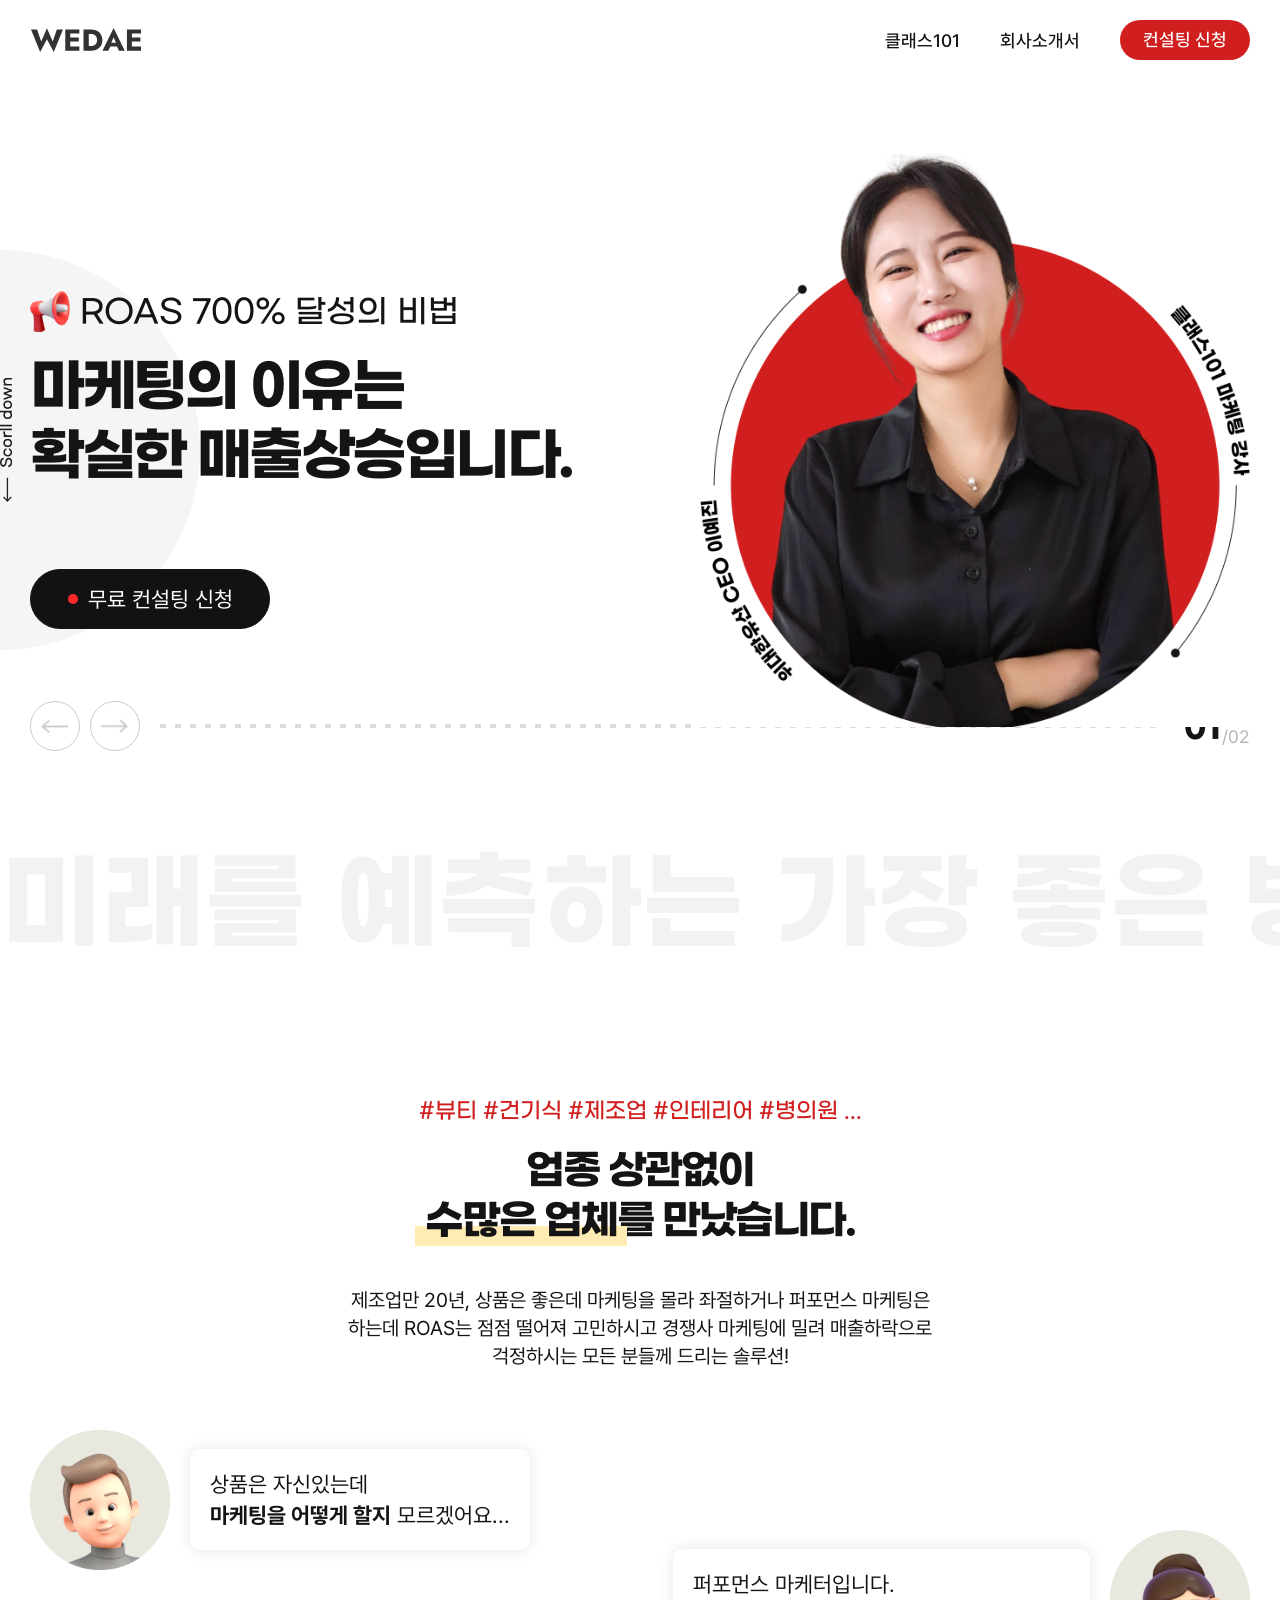
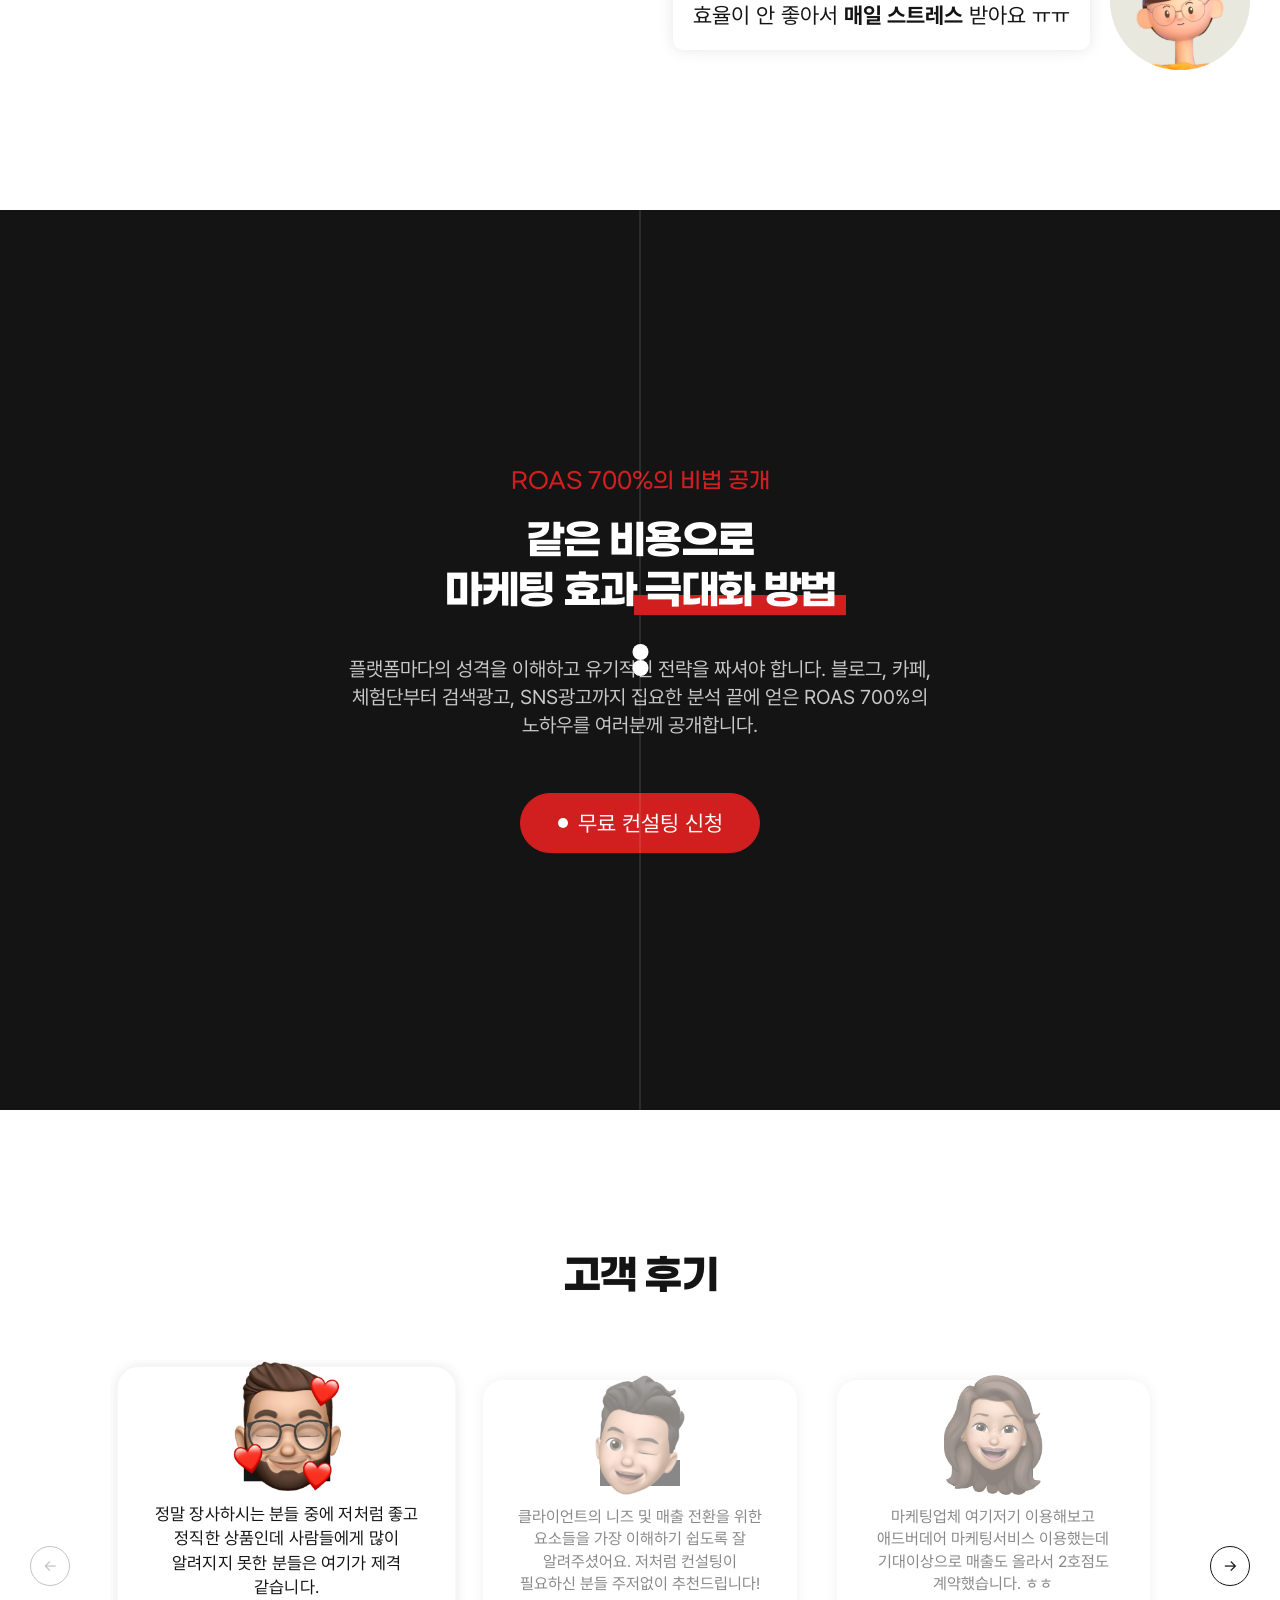
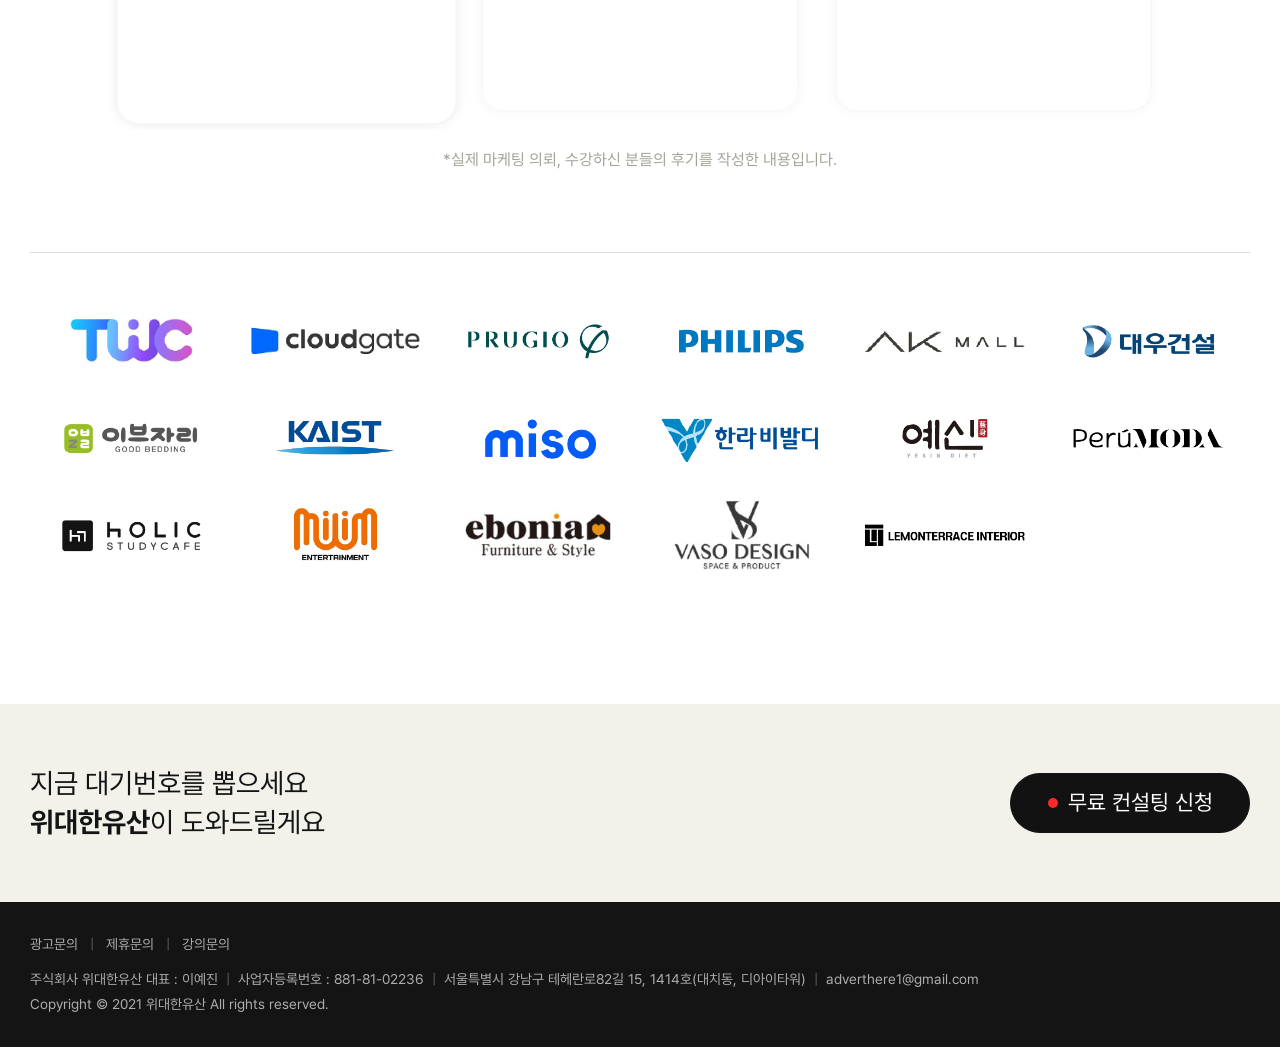
==== index.html @ 914e3171 "Publish the current main homepage as a static site The repository now contains the current main-base" ====
<!doctype html>
<html lang="ko">
<head>
  <meta charset="utf-8">
  <meta name="viewport" content="width=device-width, initial-scale=1">
  <meta name="description" content="위대한유산 - ROAS 700% 달성의 비법을 전하는 마케팅 파트너">
  <meta name="theme-color" content="#141414">
  <title>위대한유산 | 마케팅의 이유는 확실한 매출상승입니다</title>
  <link rel="icon" href="assets/images/favicon.png" type="image/png">
  <link rel="stylesheet" href="styles.css">
  <script src="script.js" defer></script>
</head>
<body>
  <a class="skip-link" href="#main-content">본문으로 바로가기</a>

  <header class="site-header" data-header>
    <div class="site-header__inner container">
      <a class="brand" href="#top" aria-label="위대한유산 홈">
        <img src="assets/images/test-logo.svg" data-logo alt="위대한유산">
      </a>

      <button class="menu-toggle" type="button" aria-expanded="false" aria-controls="site-navigation">
        <span></span><span></span><span></span><span></span>
        <span class="sr-only">메뉴 열기</span>
      </button>

      <nav class="site-nav" id="site-navigation" aria-label="주요 메뉴">
        <a href="https://class101.net/products/SZLCzfTDjW9v9QkLRdBZ" target="_blank" rel="noreferrer">클래스101</a>
        <a href="assets/docs/company-introduction.pdf" download>회사소개서</a>
        <a class="site-nav__cta" href="#contact">컨설팅 신청</a>
      </nav>
    </div>
  </header>

  <main id="main-content">
    <section class="hero" id="top" aria-labelledby="hero-title">
      <div class="hero__orb" aria-hidden="true"></div>
      <div class="hero__deco" aria-hidden="true"><img src="assets/images/main-deco.png" alt=""></div>
      <div class="container hero__inner">
        <div class="hero__copy">
          <div class="hero__slides" data-hero-slides>
            <article class="hero-slide is-active" data-slide="0">
              <div class="hero__badge"><img src="assets/images/mage-phone.png" alt=""><span>ROAS 700% 달성의 비법</span></div>
              <h1 id="hero-title">마케팅의 이유는<br>확실한 <span>매출상승</span>입니다.</h1>
            </article>
            <article class="hero-slide" data-slide="1" aria-hidden="true">
              <div class="hero__badge"><img src="assets/images/mage-phone.png" alt=""><span>온라인 마케팅 클래스</span></div>
              <h1>클래스101 오픈 기념<br><span>월 33,600원</span></h1>
            </article>
          </div>
          <a class="round-button round-button--dark" href="#contact"><i aria-hidden="true"></i>무료 컨설팅 신청</a>
        </div>

        <div class="hero__visual">
          <img src="assets/images/hero-person.png" alt="위대한유산 마케팅 컨설턴트">
        </div>

        <div class="hero__pager" aria-label="히어로 배너 슬라이드">
          <div class="hero__arrows">
            <button type="button" data-hero-prev aria-label="이전 슬라이드"><img src="assets/images/arrow-black.png" alt=""></button>
            <button type="button" data-hero-next aria-label="다음 슬라이드"><img src="assets/images/arrow-black.png" alt=""></button>
          </div>
          <div class="hero__page-line" aria-hidden="true"></div>
          <div class="hero__page-number"><strong data-hero-current>01</strong><span>/02</span></div>
        </div>
      </div>
    </section>

    <section class="slogan" aria-label="위대한유산 슬로건">
      <div class="slogan__track">미래를 예측하는 가장 좋은 방법은 미래를 창조하는 것이다&nbsp;&nbsp;&nbsp;&nbsp; 미래를 예측하는 가장 좋은 방법은 미래를 창조하는 것이다</div>
    </section>

    <section class="intro section" id="audience" aria-labelledby="audience-title">
      <div class="container">
        <div class="section-heading section-heading--center reveal">
          <p class="section-heading__point">#뷰티 #건기식 #제조업 #인테리어 #병의원 ...</p>
          <h2 id="audience-title">업종 상관없이<br><span>수많은 업체</span>를 만났습니다.</h2>
          <p class="section-heading__copy">제조업만 20년, 상품은 좋은데 마케팅을 몰라 좌절하거나 퍼포먼스 마케팅은 하는데 ROAS는 점점 떨어져 고민하시고 경쟁사 마케팅에 밀려 매출하락으로 걱정하시는 모든 분들께 드리는 솔루션!</p>
        </div>

        <div class="talk-list reveal" aria-label="고객의 고민">
          <div class="talk-item">
            <img src="assets/images/talk-01.png" alt="고민하는 고객 일러스트">
            <p>상품은 자신있는데<br><em>마케팅을 어떻게 할지</em> 모르겠어요...</p>
          </div>
          <div class="talk-item talk-item--right">
            <p>퍼포먼스 마케터입니다.<br>효율이 안 좋아서 <em>매일 스트레스</em> 받아요 ㅠㅠ</p>
            <img src="assets/images/talk-02.png" alt="고민하는 고객 일러스트">
          </div>
        </div>
      </div>
    </section>

    <section class="method section section--dark" id="method" aria-labelledby="method-title">
      <div class="method__line method__line--top" aria-hidden="true"><span></span></div>
      <div class="container method__inner">
        <div class="section-heading section-heading--center section-heading--dark reveal">
          <p class="section-heading__point">ROAS 700%의 비법 공개</p>
          <h2 id="method-title">같은 비용으로<br>마케팅 효과 <span>극대화 방법</span></h2>
          <p class="section-heading__copy">플랫폼마다의 성격을 이해하고 유기적인 전략을 짜셔야 합니다. 블로그, 카페, 체험단부터 검색광고, SNS광고까지 집요한 분석 끝에 얻은 ROAS 700%의 노하우를 여러분께 공개합니다.</p>
        </div>
        <a class="round-button round-button--red reveal" href="#contact"><i aria-hidden="true"></i>무료 컨설팅 신청</a>
      </div>
      <div class="method__line method__line--bottom" aria-hidden="true"><span></span></div>
    </section>

    <section class="clients section" id="clients" aria-labelledby="clients-title">
      <div class="container">
        <div class="section-heading section-heading--center reveal">
          <h2 id="clients-title">고객 후기</h2>
        </div>

        <div class="review-slider reveal" data-review-slider>
          <div class="review-viewport">
            <div class="review-track" data-review-track>
              <article class="review-card is-current">
                <div class="review-card__inner">
                  <div class="review-card__face"><img src="assets/images/review-01.png" alt="고객 후기 작성자"></div>
                  <strong>이**</strong>
                  <p>정말 장사하시는 분들 중에 저처럼 좋고 정직한 상품인데 사람들에게 많이 알려지지 못한 분들은 여기가 제격 같습니다.</p>
                </div>
              </article>
              <article class="review-card">
                <div class="review-card__inner">
                  <div class="review-card__face"><img src="assets/images/review-02.png" alt="고객 후기 작성자"></div>
                  <strong>우**</strong>
                  <p>클라이언트의 니즈 및 매출 전환을 위한 요소들을 가장 이해하기 쉽도록 잘 알려주셨어요. 저처럼 컨설팅이 필요하신 분들 주저없이 추천드립니다!</p>
                </div>
              </article>
              <article class="review-card">
                <div class="review-card__inner">
                  <div class="review-card__face"><img src="assets/images/review-03.png" alt="고객 후기 작성자"></div>
                  <strong>김**</strong>
                  <p>마케팅업체 여기저기 이용해보고 애드버데어 마케팅서비스 이용했는데 기대이상으로 매출도 올라서 2호점도 계약했습니다. ㅎㅎ</p>
                </div>
              </article>
              <article class="review-card">
                <div class="review-card__inner">
                  <div class="review-card__face"><img src="assets/images/review-04.png" alt="고객 후기 작성자"></div>
                  <strong>박**</strong>
                  <p>저비용 고효율로 끝까지 일정 공유해주시고 책임감 있는 모습 감사합니다! 계속 이용할게요!</p>
                </div>
              </article>
              <article class="review-card">
                <div class="review-card__inner">
                  <div class="review-card__face"><img src="assets/images/review-05.png" alt="고객 후기 작성자"></div>
                  <strong>박**</strong>
                  <p>엄청 빠르고 신속하게 잘 응대해주셔서 감사합니다. 앞으로 탄탄한 인연이 될 기회가 된 것 같습니다.</p>
                </div>
              </article>
            </div>
          </div>
          <button class="slider-arrow slider-arrow--prev" type="button" data-review-prev aria-label="이전 후기">←</button>
          <button class="slider-arrow slider-arrow--next" type="button" data-review-next aria-label="다음 후기">→</button>
          <p class="review-note">*실제 마케팅 의뢰, 수강하신 분들의 후기를 작성한 내용입니다.</p>
        </div>

        <div class="coop-grid reveal" aria-label="협력사 로고">
          <img src="assets/images/coop-twc.png" alt="TWC">
          <img src="assets/images/coop-cloudgate.png" alt="Cloudgate">
          <img src="assets/images/coop-prugio.png" alt="푸르지오">
          <img src="assets/images/coop-philips.png" alt="Philips">
          <img src="assets/images/coop-akmall.png" alt="AK mall">
          <img src="assets/images/coop-deawoo.png" alt="대우건설">
          <img src="assets/images/coop-eve.png" alt="EVE">
          <img src="assets/images/coop-kaist.png" alt="KAIST">
          <img src="assets/images/coop-miso.png" alt="미소">
          <img src="assets/images/coop-hanla.png" alt="한라">
          <img src="assets/images/coop-yesin.png" alt="예신">
          <img src="assets/images/coop-perumoda.png" alt="Perumoda">
          <img src="assets/images/coop-holic.png" alt="Holic">
          <img src="assets/images/coop-milim.png" alt="밀림">
          <img src="assets/images/coop-ebonia.png" alt="Ebonia">
          <img src="assets/images/coop-vaso.png" alt="Vaso">
          <img src="assets/images/coop-lemon.png" alt="Lemon">
        </div>
      </div>
    </section>

    <section class="contact-cta" id="contact" aria-labelledby="contact-title">
      <div class="container contact-cta__inner">
        <p id="contact-title">지금 대기번호를 뽑으세요<br><em>위대한유산</em>이 도와드릴게요</p>
        <a class="round-button round-button--dark" href="mailto:adverthere1@gmail.com?subject=%5B%EC%9C%84%EB%8C%80%ED%95%9C%EC%9C%A0%EC%82%B0%5D%20%EB%AC%B4%EB%A3%8C%20%EC%BB%A8%EC%84%A4%ED%8C%85%20%EC%8B%A0%EC%B2%AD"><i aria-hidden="true"></i>무료 컨설팅 신청</a>
      </div>
    </section>
  </main>

  <button class="scroll-top" type="button" data-scroll-top aria-label="맨 위로 이동"><img src="assets/images/arrow-white.png" alt=""></button>

  <footer class="site-footer">
    <div class="container">
      <div class="site-footer__links"><a href="#contact">광고문의</a><span>|</span><a href="#contact">제휴문의</a><span>|</span><a href="#contact">강의문의</a></div>
      <p>주식회사 위대한유산 대표 : 이예진 <span>|</span> 사업자등록번호 : 881-81-02236 <span>|</span> 서울특별시 강남구 테헤란로82길 15, 1414호(대치동, 디아이타워) <span>|</span> <a href="mailto:adverthere1@gmail.com">adverthere1@gmail.com</a></p>
      <p>Copyright © 2021 위대한유산 All rights reserved.</p>
    </div>
  </footer>
</body>
</html>
---- styles.css ----
@charset "UTF-8";

@font-face { font-family: "Gmarket Sans"; src: url("assets/fonts/gmarket-light.otf") format("opentype"); font-weight: 300; font-display: swap; }
@font-face { font-family: "Gmarket Sans"; src: url("assets/fonts/gmarket-medium.otf") format("opentype"); font-weight: 500; font-display: swap; }
@font-face { font-family: "Gmarket Sans"; src: url("assets/fonts/gmarket-bold.otf") format("opentype"); font-weight: 700; font-display: swap; }
@font-face { font-family: "Pretendard"; src: url("assets/fonts/pretendard-regular.otf") format("opentype"); font-weight: 400; font-display: swap; }
@font-face { font-family: "Pretendard"; src: url("assets/fonts/pretendard-medium.otf") format("opentype"); font-weight: 500; font-display: swap; }
@font-face { font-family: "Pretendard"; src: url("assets/fonts/pretendard-bold.otf") format("opentype"); font-weight: 700; font-display: swap; }

:root { --ink: #141414; --red: #d11f1f; --light-red: #ff2828; --ivory: #f2f2eb; --line: #dcdcdc; --muted: #a2a298; --max-width: 1400px; }
* { box-sizing: border-box; }
html { scroll-behavior: smooth; }
body { margin: 0; overflow-x: hidden; color: var(--ink); background: #fff; font-family: "Pretendard", sans-serif; font-size: 16px; line-height: 1.5; -webkit-font-smoothing: antialiased; }
body.menu-open { overflow: hidden; }
a { color: inherit; text-decoration: none; }
button { color: inherit; font: inherit; }
img { display: block; max-width: 100%; }
.container { width: min(var(--max-width), calc(100% - 60px)); margin: 0 auto; }
.sr-only { position: absolute; width: 1px; height: 1px; padding: 0; margin: -1px; overflow: hidden; clip: rect(0, 0, 0, 0); white-space: nowrap; border: 0; }
.skip-link { position: fixed; top: 12px; left: 12px; z-index: 20; padding: 8px 14px; color: #fff; background: var(--ink); transform: translateY(-150%); transition: transform .2s; }
.skip-link:focus { transform: translateY(0); }
.reveal { opacity: 0; transform: translateY(55px); transition: opacity .7s ease, transform .7s ease; }
.reveal.is-visible { opacity: 1; transform: none; }

.site-header { position: fixed; z-index: 10; top: 0; left: 0; width: 100%; height: 80px; background: #fff; transition: background-color .25s, color .25s; }
.site-header.is-dark { color: #fff; background: var(--ink); }
.site-header__inner { display: flex; align-items: center; justify-content: space-between; height: 100%; }
.brand { display: flex; align-items: center; height: 28px; }
.brand img { width: 112px; height: 24px; object-fit: contain; }
.site-nav { display: flex; align-items: center; gap: 40px; font-size: 18px; font-weight: 500; }
.site-nav a { transition: color .2s, background-color .2s; }
.site-nav a:hover, .site-nav a:focus-visible { color: var(--red); }
.site-nav__cta { width: 130px; color: #fff !important; text-align: center; line-height: 40px; border-radius: 999px; background: var(--red); }
.menu-toggle { display: none; position: relative; z-index: 12; width: 28px; height: 24px; padding: 0; border: 0; background: transparent; cursor: pointer; }
.menu-toggle > span:not(.sr-only) { position: absolute; left: 0; width: 28px; height: 3px; border-radius: 999px; background: currentColor; transition: transform .25s, opacity .25s; }
.menu-toggle > span:nth-child(1) { top: 0; width: 20px; }
.menu-toggle > span:nth-child(2) { top: 7px; }
.menu-toggle > span:nth-child(3) { top: 14px; }
.menu-toggle > span:nth-child(4) { top: 21px; right: 0; left: auto; width: 20px; }
.menu-toggle[aria-expanded="true"] > span:nth-child(1), .menu-toggle[aria-expanded="true"] > span:nth-child(4) { opacity: 0; }
.menu-toggle[aria-expanded="true"] > span:nth-child(2) { transform: translateY(3px) rotate(45deg); }
.menu-toggle[aria-expanded="true"] > span:nth-child(3) { transform: translateY(-4px) rotate(-45deg); }

.hero { position: relative; overflow: hidden; padding-top: 80px; }
.hero__inner { position: relative; display: grid; grid-template-columns: minmax(0, 1fr) minmax(360px, 550px); align-items: center; min-height: 720px; }
.hero__copy { position: relative; z-index: 2; padding: 80px 0 40px; }
.hero__slides { width: min(650px, 100%); overflow: hidden; }
.hero-slide { display: none; animation: slide-in .45s ease both; }
.hero-slide.is-active { display: block; }
.hero__badge { display: flex; align-items: center; gap: 10px; margin-bottom: 20px; font: 500 32px/1.2 "Gmarket Sans", sans-serif; }
.hero__badge img { width: 40px; }
.hero h1 { margin: 0; font: 700 clamp(40px, 4.45vw, 62px)/1.2 "Gmarket Sans", sans-serif; letter-spacing: -.06em; }
.hero h1 span { position: relative; display: inline-block; }
.hero h1 span::after { content: ""; position: absolute; right: 0; bottom: -13px; left: 0; height: 4px; background: var(--red); border-radius: 4px; animation: underline 3s infinite; }
.round-button { display: flex; align-items: center; justify-content: center; width: 240px; height: 60px; gap: 10px; border: 1px solid var(--ink); border-radius: 999px; font-size: 22px; transition: color .2s, background-color .2s, transform .2s; }
.round-button:hover, .round-button:focus-visible { transform: translateY(-2px); }
.round-button i { width: 10px; height: 10px; border-radius: 50%; background: var(--light-red); }
.round-button--dark { margin-top: 80px; color: #fff; background: #121212; }
.round-button--dark:hover, .round-button--dark:focus-visible { color: #fff; background: var(--red); }
.round-button--red { color: #fff; border-color: var(--red); background: var(--red); }
.round-button--red i { background: #fff; }
.hero__visual { position: relative; z-index: 1; width: min(100%, 550px); justify-self: end; }
.hero__visual img { width: 100%; }
.hero__orb { position: absolute; top: 250px; left: -200px; width: 400px; height: 400px; border-radius: 50%; background: #f5f5f5; }
.hero__deco { position: absolute; top: 80px; left: 0; display: flex; align-items: center; height: calc(100% - 80px); }
.hero__deco img { width: 12px; }
.hero__pager { position: absolute; right: 0; bottom: 44px; left: 0; display: flex; align-items: center; height: 60px; }
.hero__arrows { display: flex; align-items: center; gap: 10px; margin-right: 20px; }
.hero__arrows button { display: grid; width: 50px; height: 50px; padding: 5px; place-items: center; border: 1px solid var(--ink); border-radius: 50%; background: #fff; opacity: .22; cursor: pointer; transition: opacity .2s, background .2s; }
.hero__arrows button:hover, .hero__arrows button:focus-visible { opacity: 1; }
.hero__arrows button:first-child img { transform: rotate(-90deg); }
.hero__arrows button:last-child img { transform: rotate(90deg); }
.hero__arrows img { width: 35%; }
.hero__page-line { flex: 1; height: 4px; background: repeating-linear-gradient(90deg, var(--line) 0 6px, transparent 6px 15px); }
.hero__page-number { position: relative; margin-left: 20px; padding-right: 28px; }
.hero__page-number strong { font: 600 32px/1 "Gmarket Sans", sans-serif; }
.hero__page-number span { position: absolute; right: 0; bottom: -7px; color: #b4b4b4; font-size: 18px; }
@keyframes slide-in { from { opacity: 0; transform: translateX(20px); } to { opacity: 1; transform: none; } }
@keyframes underline { 0%, 100% { transform: scaleX(.25); transform-origin: right; } 35%, 70% { transform: scaleX(1); transform-origin: left; } }

.slogan { overflow: hidden; margin-top: 50px; color: #f2f2f2; white-space: nowrap; }
.slogan__track { width: max-content; font: 700 clamp(58px, 8.3vw, 120px)/1 "Gmarket Sans", sans-serif; animation: marquee 30s linear infinite; }
@keyframes marquee { to { transform: translateX(-50%); } }
.section { padding: 140px 0; }
.section-heading--center { text-align: center; }
.section-heading__point { margin: 0 0 20px; color: var(--red); font: 500 22px/1.3 "Gmarket Sans", sans-serif; }
.section-heading h2 { margin: 0; font: 700 clamp(32px, 3.15vw, 44px)/1.25 "Gmarket Sans", sans-serif; letter-spacing: -.06em; }
.section-heading h2 span { position: relative; display: inline-block; z-index: 0; }
.section-heading h2 span::after { content: ""; position: absolute; z-index: -1; right: -10px; bottom: 0; left: -10px; height: 20px; background: #ffebb4; }
.section-heading__copy { max-width: 600px; margin: 40px auto 0; font-size: 20px; line-height: 1.4; word-break: keep-all; }
.talk-list { margin-top: 60px; }
.talk-item { display: flex; align-items: center; }
.talk-item + .talk-item { justify-content: flex-end; margin-top: -40px; }
.talk-item img { width: 140px; }
.talk-item:first-child img { margin-right: 20px; }
.talk-item:last-child img { margin-left: 20px; }
.talk-item p { margin: 0; padding: 20px; border-radius: 10px; box-shadow: 0 0 15px rgba(0, 0, 0, .1); font-size: 22px; font-weight: 400; line-height: 1.4; }
.talk-item em { font-style: normal; font-weight: 700; }

.section--dark { position: relative; overflow: hidden; color: #fff; background: var(--ink); }
.method { min-height: 900px; padding: 0; }
.method__inner { display: flex; flex-direction: column; align-items: center; justify-content: center; min-height: 900px; }
.section-heading--dark h2 { color: #fff; }
.section-heading--dark h2 span::after { background: var(--red); }
.section-heading--dark .section-heading__copy { color: #c8c8c8; font-weight: 300; }
.method__line { position: absolute; left: 50%; width: 1px; height: 50vh; background: rgba(255, 255, 255, .2); transform: translateX(-50%); }
.method__line span { position: absolute; bottom: 0; left: 50%; width: 16px; height: 16px; border-radius: 50%; background: #fff; transform: translateX(-50%); }
.method__line--top { top: 0; }
.method__line--bottom { bottom: 0; }
.method__line--bottom span { top: 0; bottom: auto; }
.method .round-button { margin-top: 54px; }

.clients { padding-bottom: 100px; }
.review-slider { position: relative; margin-top: 60px; padding: 0 80px; }
.review-viewport { overflow: hidden; }
.review-track { display: flex; align-items: stretch; transition: transform .45s ease; }
.review-card { flex: 0 0 33.333%; padding: 20px; opacity: .5; transition: opacity .35s, transform .35s; }
.review-card.is-current { opacity: 1; transform: scale(1.08); }
.review-card__inner { position: relative; min-height: 330px; padding: 80px 30px 30px; border-radius: 20px; box-shadow: 0 0 12px rgba(0, 0, 0, .1); text-align: center; }
.review-card__face { position: absolute; top: -5px; right: 0; left: 0; text-align: center; }
.review-card__face img { width: 120px; margin: 0 auto; }
.review-card strong { display: inline-block; width: 80px; height: 26px; color: #fff; background: var(--ink); font-size: 18px; font-weight: 600; line-height: 26px; }
.review-card p { margin: 20px 0 0; font-size: 16px; line-height: 1.4; word-break: keep-all; }
.slider-arrow { position: absolute; top: 50%; width: 40px; height: 40px; border: 1px solid var(--ink); border-radius: 50%; background: #fff; cursor: pointer; transform: translateY(-50%); }
.slider-arrow:hover, .slider-arrow:focus-visible { color: #fff; background: var(--ink); }
.slider-arrow:disabled { cursor: default; opacity: .25; }
.slider-arrow--prev { left: 0; }
.slider-arrow--next { right: 0; }
.review-note { margin: 18px 0 0; color: var(--muted); font-size: 16px; font-weight: 300; text-align: center; }
.coop-grid { display: grid; grid-template-columns: repeat(6, 1fr); margin-top: 80px; padding-top: 40px; border-top: 1px solid var(--line); }
.coop-grid img { width: 100%; padding: 10px; object-fit: contain; }

.contact-cta { margin-top: 20px; background: var(--ivory); }
.contact-cta__inner { display: flex; align-items: center; justify-content: space-between; gap: 30px; padding: 60px 0; }
.contact-cta p { margin: 0; font: 300 28px/1.4 "Pretendard", sans-serif; }
.contact-cta em { font-style: normal; font-weight: 700; }
.contact-cta .round-button { margin: 0; }
.scroll-top { position: fixed; right: 30px; bottom: 30px; z-index: 4; display: grid; width: 50px; height: 50px; padding: 0; place-items: center; border: 1px solid #fff; background: var(--ink); cursor: pointer; opacity: 0; pointer-events: none; transition: opacity .2s; }
.scroll-top.is-visible { opacity: 1; pointer-events: auto; }
.scroll-top img { width: 12px; }
.site-footer { padding: 30px 0; color: #adadad; background: #141414; font-size: 14px; font-weight: 300; line-height: 1.8; }
.site-footer p { margin: 0; }
.site-footer__links { display: flex; gap: 8px; margin-bottom: 10px; }
.site-footer a:hover, .site-footer a:focus-visible { color: #fff; }
.site-footer span { margin: 0 4px; color: #5e5e5e; }

@media (max-width: 1199px) {
  .hero__inner { grid-template-columns: minmax(0, 1fr) 450px; }
  .hero__badge { font-size: 28px; }
  .hero h1 { font-size: 48px; }
  .hero__deco, .hero__orb { display: none; }
  .review-card.is-current { transform: scale(1); }
}

@media (max-width: 1023px) {
  .container { width: min(var(--max-width), calc(100% - 48px)); }
  .site-header { height: 72px; }
  .menu-toggle { display: block; }
  .site-nav { position: fixed; top: 0; left: 0; display: flex; flex-direction: column; align-items: center; justify-content: center; gap: 0; width: 100%; height: 100vh; padding: 30px 5%; background: #fff; transform: translateY(-100%); transition: transform .3s; }
  .site-header.is-dark .site-nav { color: var(--ink); background: #fff; }
  .site-nav.is-open { transform: none; }
  .site-nav a { width: auto; padding: 15px; font: 700 44px/1.35 "Gmarket Sans", sans-serif; }
  .site-nav__cta { width: 260px !important; margin-top: 10px; padding: 0 !important; color: #fff !important; font: 500 22px/70px "Pretendard", sans-serif !important; }
  .hero__inner { grid-template-columns: 1fr; align-content: center; min-height: 780px; }
  .hero__copy { padding-top: 40px; }
  .hero__visual { width: min(420px, 62vw); margin: -100px 0 0 auto; }
  .hero__pager { bottom: 20px; }
  .section-heading__copy { font-size: 16px; }
  .talk-item p { max-width: 50%; font-size: 18px; }
  .talk-item + .talk-item { margin-top: 20px; }
  .coop-grid { grid-template-columns: repeat(4, 1fr); }
  .contact-cta p { font-size: 20px; }
}

@media (max-width: 767px) {
  .container { width: calc(100% - 40px); }
  .site-header { height: 60px; }
  .brand img { width: 100px; height: 22px; }
  .site-nav { top: 0; }
  .site-nav a { font-size: 32px; }
  .site-nav__cta { width: 180px !important; font-size: 16px !important; line-height: 58px !important; }
  .hero { padding-top: 60px; }
  .hero__inner { min-height: 620px; align-content: end; }
  .hero__copy { padding: 40px 0 0; }
  .hero__badge { gap: 6px; margin-bottom: 10px; font-size: 20px; }
  .hero__badge img { width: 24px; }
  .hero h1 { font-size: 36px; }
  .hero h1 span::after { bottom: -6px; height: 2px; }
  .hero__visual { width: 70vw; margin: 0 0 0 auto; }
  .round-button { width: 220px; height: 52px; font-size: 18px; }
  .round-button--dark { margin-top: 30px; }
  .hero__pager { bottom: 0; }
  .hero__arrows button { width: 40px; height: 40px; }
  .hero__page-number strong { font-size: 28px; }
  .hero__page-number span { font-size: 14px; }
  .slogan { margin-top: 30px; }
  .slogan__track { font-size: 40px; }
  .section { padding: 90px 0; }
  .section-heading__point { margin-bottom: 15px; font-size: 15px; }
  .section-heading h2 { font-size: 26px; }
  .section-heading h2 span::after { right: -5px; left: -5px; height: 12px; }
  .section-heading__copy { margin-top: 30px; font-size: 13px; }
  .talk-list { margin-top: 40px; }
  .talk-item img { width: 60px; }
  .talk-item:first-child img { margin-right: 10px; }
  .talk-item:last-child img { margin-left: 10px; }
  .talk-item p { max-width: calc(100% - 70px); padding: 15px; font-size: 13px; overflow-wrap: anywhere; }
  .method, .method__inner { min-height: 700px; }
  .method__inner { width: calc(100% - 40px); }
  .method__line { height: 32vh; }
  .method__line span { width: 10px; height: 10px; }
  .method .round-button { margin-top: 35px; }
  .review-slider { margin-top: 40px; padding: 0 50px; }
  .review-card { flex-basis: 100%; padding: 10px; }
  .review-card__inner { min-height: 280px; padding: 70px 20px 20px; }
  .review-card__face img { width: 100px; }
  .review-card strong { width: 60px; height: 22px; font-size: 14px; line-height: 22px; }
  .review-card p { font-size: 13px; }
  .review-note { font-size: 13px; line-height: 1.3; }
  .coop-grid { grid-template-columns: repeat(3, 1fr); margin-top: 50px; padding-top: 30px; }
  .coop-grid img { padding: 6px; }
  .contact-cta__inner { flex-wrap: wrap; justify-content: center; padding: 45px 0; }
  .contact-cta p { width: 100%; font-size: 18px; text-align: center; }
  .contact-cta .round-button { width: 200px; }
  .scroll-top { right: 20px; bottom: 20px; width: 42px; height: 42px; }
  .site-footer { font-size: 12px; line-height: 1.5; }
  .site-footer p { word-break: keep-all; overflow-wrap: anywhere; }
}

@media (prefers-reduced-motion: reduce) {
  *, *::before, *::after { scroll-behavior: auto !important; animation-duration: .01ms !important; animation-iteration-count: 1 !important; transition-duration: .01ms !important; }
}
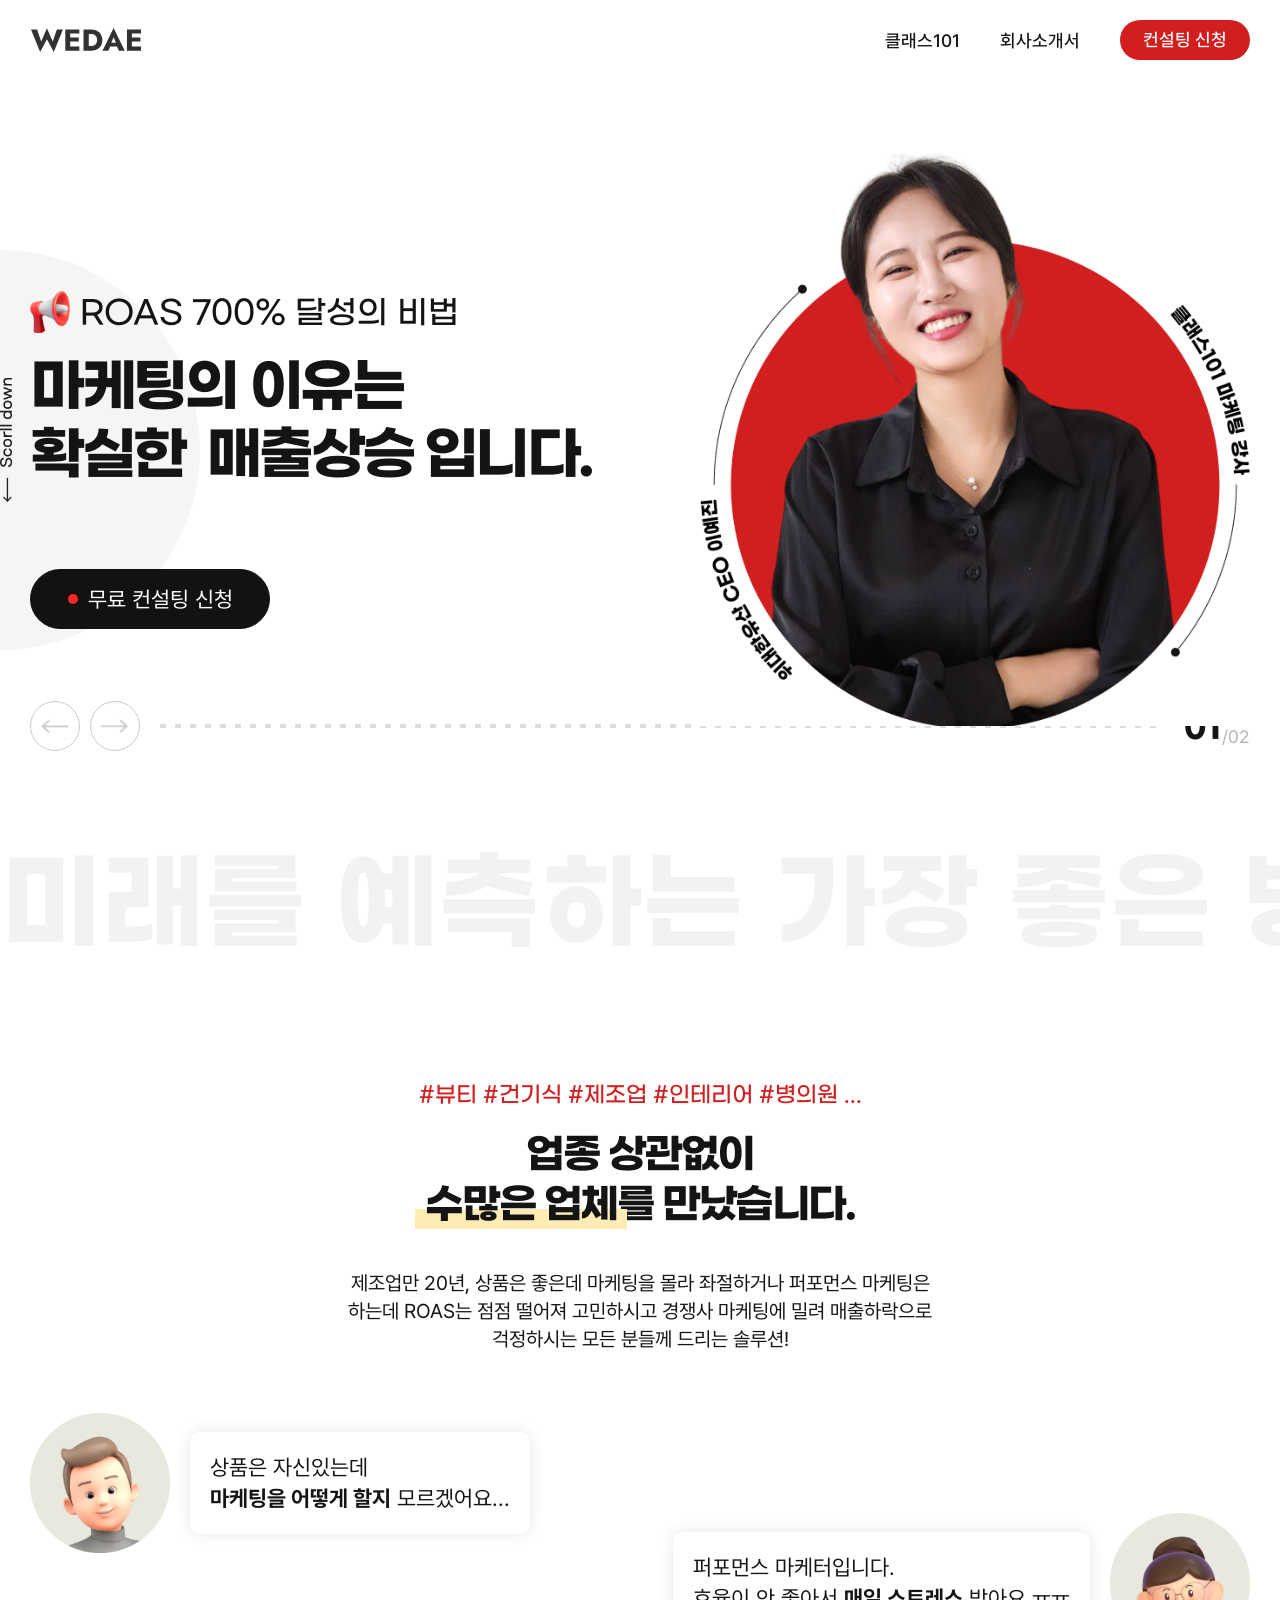
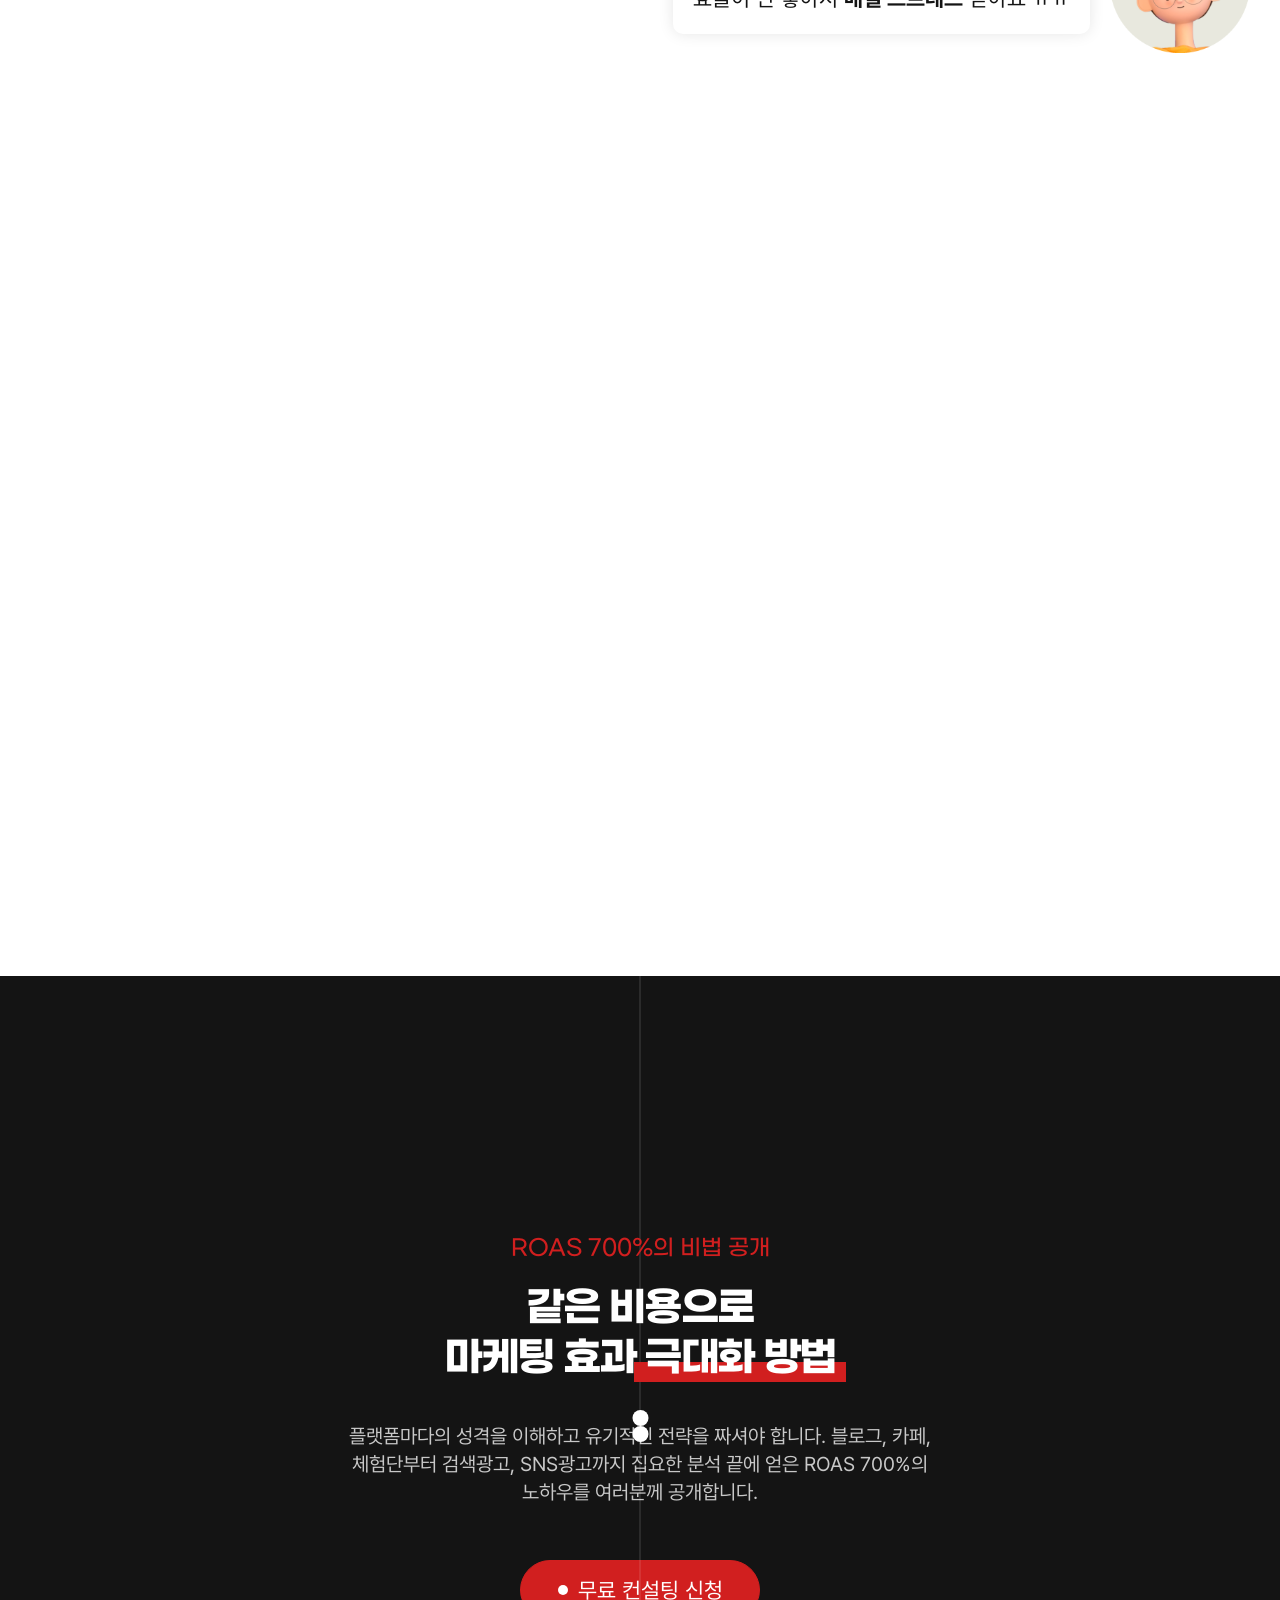
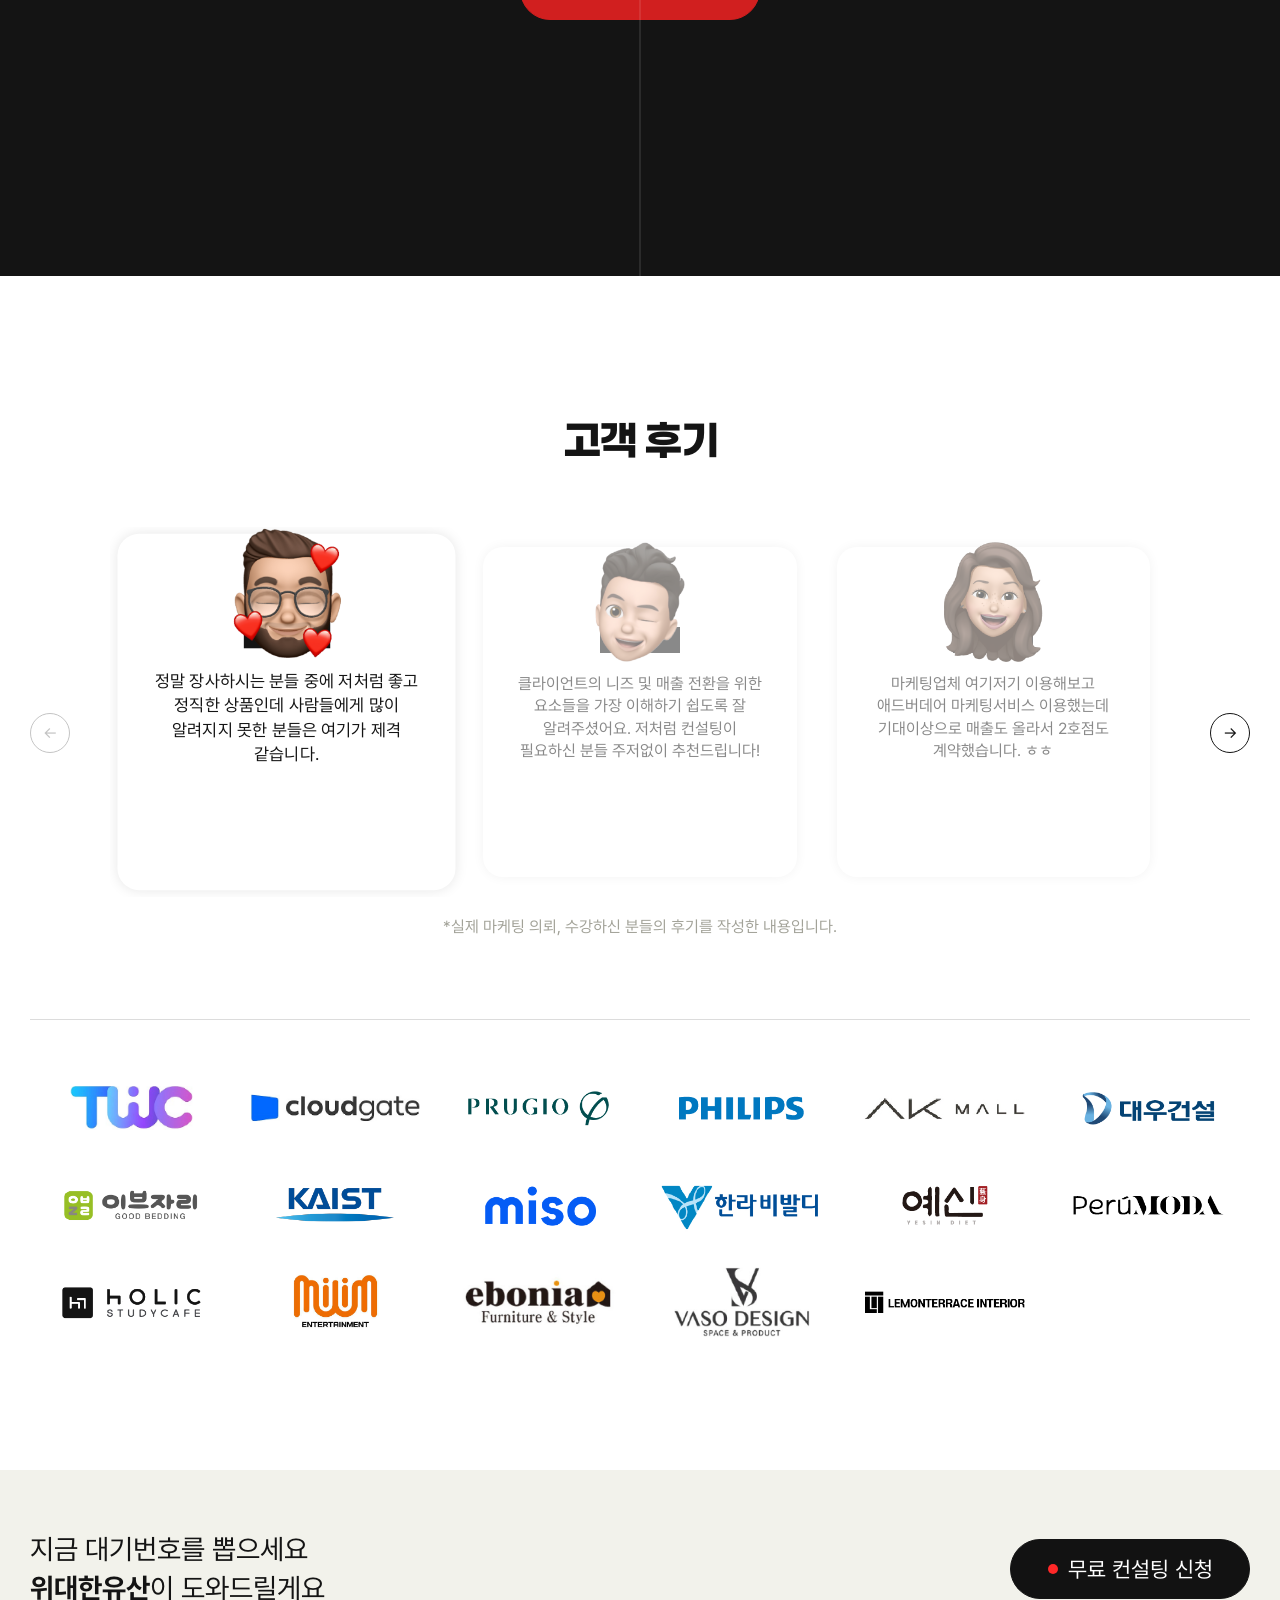
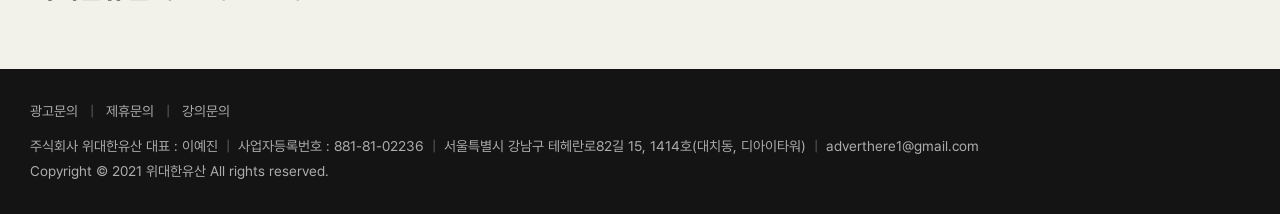
==== commit 6f8acd48: "Restore the original scroll interactions and retire the obsolete source copy The static site now fol" ====
--- a/index.html
+++ b/index.html
@@ -27,7 +27,7 @@
       <nav class="site-nav" id="site-navigation" aria-label="주요 메뉴">
         <a href="https://class101.net/products/SZLCzfTDjW9v9QkLRdBZ" target="_blank" rel="noreferrer">클래스101</a>
         <a href="assets/docs/company-introduction.pdf" download>회사소개서</a>
-        <a class="site-nav__cta" href="#contact">컨설팅 신청</a>
+        <a class="site-nav__cta" href="contact.html">컨설팅 신청</a>
       </nav>
     </div>
   </header>
@@ -40,22 +40,22 @@
         <div class="hero__copy">
           <div class="hero__slides" data-hero-slides>
             <article class="hero-slide is-active" data-slide="0">
-              <div class="hero__badge"><img src="assets/images/mage-phone.png" alt=""><span>ROAS 700% 달성의 비법</span></div>
-              <h1 id="hero-title">마케팅의 이유는<br>확실한 <span>매출상승</span>입니다.</h1>
+              <div class="hero__badge reveal"><img src="assets/images/mage-phone.png" alt=""><span>ROAS 700% 달성의 비법</span></div>
+              <h1 id="hero-title" class="reveal reveal--delay-1">마케팅의 이유는<br>확실한 <span>매출상승</span>입니다.</h1>
             </article>
             <article class="hero-slide" data-slide="1" aria-hidden="true">
-              <div class="hero__badge"><img src="assets/images/mage-phone.png" alt=""><span>온라인 마케팅 클래스</span></div>
-              <h1>클래스101 오픈 기념<br><span>월 33,600원</span></h1>
+              <div class="hero__badge reveal"><img src="assets/images/mage-phone.png" alt=""><span>온라인 마케팅 클래스</span></div>
+              <h1 class="reveal reveal--delay-1">클래스101 오픈 기념<br><span>월 33,600원</span></h1>
             </article>
           </div>
-          <a class="round-button round-button--dark" href="#contact"><i aria-hidden="true"></i>무료 컨설팅 신청</a>
-        </div>
-
-        <div class="hero__visual">
+          <a class="round-button round-button--dark reveal reveal--delay-2" href="contact.html"><i aria-hidden="true"></i>무료 컨설팅 신청</a>
+        </div>
+
+        <div class="hero__visual reveal reveal--delay-3">
           <img src="assets/images/hero-person.png" alt="위대한유산 마케팅 컨설턴트">
         </div>
 
-        <div class="hero__pager" aria-label="히어로 배너 슬라이드">
+        <div class="hero__pager reveal reveal--delay-4" aria-label="히어로 배너 슬라이드">
           <div class="hero__arrows">
             <button type="button" data-hero-prev aria-label="이전 슬라이드"><img src="assets/images/arrow-black.png" alt=""></button>
             <button type="button" data-hero-next aria-label="다음 슬라이드"><img src="assets/images/arrow-black.png" alt=""></button>
@@ -70,26 +70,28 @@
       <div class="slogan__track">미래를 예측하는 가장 좋은 방법은 미래를 창조하는 것이다&nbsp;&nbsp;&nbsp;&nbsp; 미래를 예측하는 가장 좋은 방법은 미래를 창조하는 것이다</div>
     </section>
 
-    <section class="intro section" id="audience" aria-labelledby="audience-title">
-      <div class="container">
-        <div class="section-heading section-heading--center reveal">
-          <p class="section-heading__point">#뷰티 #건기식 #제조업 #인테리어 #병의원 ...</p>
-          <h2 id="audience-title">업종 상관없이<br><span>수많은 업체</span>를 만났습니다.</h2>
-          <p class="section-heading__copy">제조업만 20년, 상품은 좋은데 마케팅을 몰라 좌절하거나 퍼포먼스 마케팅은 하는데 ROAS는 점점 떨어져 고민하시고 경쟁사 마케팅에 밀려 매출하락으로 걱정하시는 모든 분들께 드리는 솔루션!</p>
-        </div>
-
-        <div class="talk-list reveal" aria-label="고객의 고민">
-          <div class="talk-item">
-            <img src="assets/images/talk-01.png" alt="고민하는 고객 일러스트">
-            <p>상품은 자신있는데<br><em>마케팅을 어떻게 할지</em> 모르겠어요...</p>
-          </div>
-          <div class="talk-item talk-item--right">
-            <p>퍼포먼스 마케터입니다.<br>효율이 안 좋아서 <em>매일 스트레스</em> 받아요 ㅠㅠ</p>
-            <img src="assets/images/talk-02.png" alt="고민하는 고객 일러스트">
-          </div>
-        </div>
-      </div>
-    </section>
+    <div class="intro-scroll-stage">
+      <section class="intro section" id="audience" aria-labelledby="audience-title">
+        <div class="container">
+          <div class="section-heading section-heading--center reveal">
+            <p class="section-heading__point">#뷰티 #건기식 #제조업 #인테리어 #병의원 ...</p>
+            <h2 id="audience-title">업종 상관없이<br><span>수많은 업체</span>를 만났습니다.</h2>
+            <p class="section-heading__copy">제조업만 20년, 상품은 좋은데 마케팅을 몰라 좌절하거나 퍼포먼스 마케팅은 하는데 ROAS는 점점 떨어져 고민하시고 경쟁사 마케팅에 밀려 매출하락으로 걱정하시는 모든 분들께 드리는 솔루션!</p>
+          </div>
+
+          <div class="talk-list reveal reveal--delay-2" aria-label="고객의 고민">
+            <div class="talk-item">
+              <img src="assets/images/talk-01.png" alt="고민하는 고객 일러스트">
+              <p>상품은 자신있는데<br><em>마케팅을 어떻게 할지</em> 모르겠어요...</p>
+            </div>
+            <div class="talk-item talk-item--right">
+              <p>퍼포먼스 마케터입니다.<br>효율이 안 좋아서 <em>매일 스트레스</em> 받아요 ㅠㅠ</p>
+              <img src="assets/images/talk-02.png" alt="고민하는 고객 일러스트">
+            </div>
+          </div>
+        </div>
+      </section>
+    </div>
 
     <section class="method section section--dark" id="method" aria-labelledby="method-title">
       <div class="method__line method__line--top" aria-hidden="true"><span></span></div>
@@ -99,7 +101,7 @@
           <h2 id="method-title">같은 비용으로<br>마케팅 효과 <span>극대화 방법</span></h2>
           <p class="section-heading__copy">플랫폼마다의 성격을 이해하고 유기적인 전략을 짜셔야 합니다. 블로그, 카페, 체험단부터 검색광고, SNS광고까지 집요한 분석 끝에 얻은 ROAS 700%의 노하우를 여러분께 공개합니다.</p>
         </div>
-        <a class="round-button round-button--red reveal" href="#contact"><i aria-hidden="true"></i>무료 컨설팅 신청</a>
+        <a class="round-button round-button--red reveal reveal--delay-2" href="contact.html"><i aria-hidden="true"></i>무료 컨설팅 신청</a>
       </div>
       <div class="method__line method__line--bottom" aria-hidden="true"><span></span></div>
     </section>
@@ -110,7 +112,7 @@
           <h2 id="clients-title">고객 후기</h2>
         </div>
 
-        <div class="review-slider reveal" data-review-slider>
+        <div class="review-slider reveal reveal--delay-1" data-review-slider>
           <div class="review-viewport">
             <div class="review-track" data-review-track>
               <article class="review-card is-current">
@@ -155,7 +157,7 @@
           <p class="review-note">*실제 마케팅 의뢰, 수강하신 분들의 후기를 작성한 내용입니다.</p>
         </div>
 
-        <div class="coop-grid reveal" aria-label="협력사 로고">
+        <div class="coop-grid reveal reveal--delay-2" aria-label="협력사 로고">
           <img src="assets/images/coop-twc.png" alt="TWC">
           <img src="assets/images/coop-cloudgate.png" alt="Cloudgate">
           <img src="assets/images/coop-prugio.png" alt="푸르지오">
@@ -180,7 +182,7 @@
     <section class="contact-cta" id="contact" aria-labelledby="contact-title">
       <div class="container contact-cta__inner">
         <p id="contact-title">지금 대기번호를 뽑으세요<br><em>위대한유산</em>이 도와드릴게요</p>
-        <a class="round-button round-button--dark" href="mailto:adverthere1@gmail.com?subject=%5B%EC%9C%84%EB%8C%80%ED%95%9C%EC%9C%A0%EC%82%B0%5D%20%EB%AC%B4%EB%A3%8C%20%EC%BB%A8%EC%84%A4%ED%8C%85%20%EC%8B%A0%EC%B2%AD"><i aria-hidden="true"></i>무료 컨설팅 신청</a>
+        <a class="round-button round-button--dark" href="contact.html"><i aria-hidden="true"></i>무료 컨설팅 신청</a>
       </div>
     </section>
   </main>
@@ -189,7 +191,7 @@
 
   <footer class="site-footer">
     <div class="container">
-      <div class="site-footer__links"><a href="#contact">광고문의</a><span>|</span><a href="#contact">제휴문의</a><span>|</span><a href="#contact">강의문의</a></div>
+      <div class="site-footer__links"><a href="contact.html">광고문의</a><span>|</span><a href="contact.html">제휴문의</a><span>|</span><a href="contact.html">강의문의</a></div>
       <p>주식회사 위대한유산 대표 : 이예진 <span>|</span> 사업자등록번호 : 881-81-02236 <span>|</span> 서울특별시 강남구 테헤란로82길 15, 1414호(대치동, 디아이타워) <span>|</span> <a href="mailto:adverthere1@gmail.com">adverthere1@gmail.com</a></p>
       <p>Copyright © 2021 위대한유산 All rights reserved.</p>
     </div>
--- a/styles.css
+++ b/styles.css
@@ -19,8 +19,12 @@
 .sr-only { position: absolute; width: 1px; height: 1px; padding: 0; margin: -1px; overflow: hidden; clip: rect(0, 0, 0, 0); white-space: nowrap; border: 0; }
 .skip-link { position: fixed; top: 12px; left: 12px; z-index: 20; padding: 8px 14px; color: #fff; background: var(--ink); transform: translateY(-150%); transition: transform .2s; }
 .skip-link:focus { transform: translateY(0); }
-.reveal { opacity: 0; transform: translateY(55px); transition: opacity .7s ease, transform .7s ease; }
+.reveal { opacity: 0; transform: translateY(55px); transition: opacity .7s ease, transform .7s ease; transition-delay: var(--reveal-delay, 0s); will-change: opacity, transform; }
 .reveal.is-visible { opacity: 1; transform: none; }
+.reveal--delay-1 { --reveal-delay: .1s; }
+.reveal--delay-2 { --reveal-delay: .2s; }
+.reveal--delay-3 { --reveal-delay: .3s; }
+.reveal--delay-4 { --reveal-delay: .4s; }
 
 .site-header { position: fixed; z-index: 10; top: 0; left: 0; width: 100%; height: 80px; background: #fff; transition: background-color .25s, color .25s; }
 .site-header.is-dark { color: #fff; background: var(--ink); }
@@ -50,8 +54,8 @@
 .hero__badge { display: flex; align-items: center; gap: 10px; margin-bottom: 20px; font: 500 32px/1.2 "Gmarket Sans", sans-serif; }
 .hero__badge img { width: 40px; }
 .hero h1 { margin: 0; font: 700 clamp(40px, 4.45vw, 62px)/1.2 "Gmarket Sans", sans-serif; letter-spacing: -.06em; }
-.hero h1 span { position: relative; display: inline-block; }
-.hero h1 span::after { content: ""; position: absolute; right: 0; bottom: -13px; left: 0; height: 4px; background: var(--red); border-radius: 4px; animation: underline 3s infinite; }
+.hero h1 span { position: relative; display: inline-block; padding: 0 10px; }
+.hero h1 span::after { content: ""; position: absolute; right: 2%; bottom: -13px; left: auto; width: 0; height: 4px; background: var(--red); border-radius: 4px; animation: hero-line-wipe 3s infinite; }
 .round-button { display: flex; align-items: center; justify-content: center; width: 240px; height: 60px; gap: 10px; border: 1px solid var(--ink); border-radius: 999px; font-size: 22px; transition: color .2s, background-color .2s, transform .2s; }
 .round-button:hover, .round-button:focus-visible { transform: translateY(-2px); }
 .round-button i { width: 10px; height: 10px; border-radius: 50%; background: var(--light-red); }
@@ -76,12 +80,19 @@
 .hero__page-number strong { font: 600 32px/1 "Gmarket Sans", sans-serif; }
 .hero__page-number span { position: absolute; right: 0; bottom: -7px; color: #b4b4b4; font-size: 18px; }
 @keyframes slide-in { from { opacity: 0; transform: translateX(20px); } to { opacity: 1; transform: none; } }
-@keyframes underline { 0%, 100% { transform: scaleX(.25); transform-origin: right; } 35%, 70% { transform: scaleX(1); transform-origin: left; } }
+@keyframes hero-line-wipe {
+  0% { right: calc(2% + 100%); width: 0; }
+  35% { right: 2%; width: 100%; }
+  70% { right: 2%; width: 0; }
+  100% { right: 2%; width: 0; }
+}
 
 .slogan { overflow: hidden; margin-top: 50px; color: #f2f2f2; white-space: nowrap; }
 .slogan__track { width: max-content; font: 700 clamp(58px, 8.3vw, 120px)/1 "Gmarket Sans", sans-serif; animation: marquee 30s linear infinite; }
 @keyframes marquee { to { transform: translateX(-50%); } }
 .section { padding: 140px 0; }
+.intro-scroll-stage { position: relative; min-height: 180vh; }
+.intro { position: sticky; top: 80px; z-index: 1; display: flex; min-height: calc(100vh - 80px); align-items: center; padding: 80px 0; }
 .section-heading--center { text-align: center; }
 .section-heading__point { margin: 0 0 20px; color: var(--red); font: 500 22px/1.3 "Gmarket Sans", sans-serif; }
 .section-heading h2 { margin: 0; font: 700 clamp(32px, 3.15vw, 44px)/1.25 "Gmarket Sans", sans-serif; letter-spacing: -.06em; }
@@ -98,7 +109,7 @@
 .talk-item em { font-style: normal; font-weight: 700; }
 
 .section--dark { position: relative; overflow: hidden; color: #fff; background: var(--ink); }
-.method { min-height: 900px; padding: 0; }
+.method { z-index: 2; min-height: 900px; padding: 0; }
 .method__inner { display: flex; flex-direction: column; align-items: center; justify-content: center; min-height: 900px; }
 .section-heading--dark h2 { color: #fff; }
 .section-heading--dark h2 span::after { background: var(--red); }
@@ -143,6 +154,57 @@
 .site-footer__links { display: flex; gap: 8px; margin-bottom: 10px; }
 .site-footer a:hover, .site-footer a:focus-visible { color: #fff; }
 .site-footer span { margin: 0 4px; color: #5e5e5e; }
+
+.contact-page { background: var(--ivory); }
+.contact-main { padding: 80px 0 120px; }
+.contact-intro { display: flex; min-height: calc(100vh - 80px); flex-direction: column; justify-content: center; padding: 100px 0 60px; }
+.contact-intro h1 { margin: 0; font: 700 clamp(42px, 6vw, 82px)/1.1 "Gmarket Sans", sans-serif; letter-spacing: -.08em; }
+.contact-intro h1 span { position: relative; display: inline-block; padding: 0 10px; }
+.contact-intro h1 span::after { content: ""; position: absolute; right: 2%; bottom: 0; left: auto; z-index: -1; width: 0; height: 25px; background: var(--red); animation: hero-line-wipe 3s infinite; }
+.contact-intro p { margin: 24px 0 0; color: #606060; font-size: 18px; }
+.contact-form-wrap { display: grid; grid-template-columns: .7fr 1.3fr; gap: 70px; align-items: start; min-width: 0; }
+.contact-side h2 { margin: 0; font: 700 32px/1.25 "Gmarket Sans", sans-serif; letter-spacing: -.06em; }
+.contact-side p { margin: 20px 0 0; color: #6b6b65; line-height: 1.7; word-break: keep-all; }
+.contact-side__note { margin-top: 60px !important; padding-top: 20px; border-top: 1px solid #cfcfc8; font-size: 14px; }
+.contact-form { position: relative; width: 100%; min-width: 0; max-height: 1600px; padding: 42px; overflow: hidden; background: #fff; box-shadow: 0 0 20px rgba(0, 0, 0, .08); transition: width .45s ease, max-width .45s ease, max-height .45s ease, padding .45s ease; }
+.contact-form::before { content: "•  컨설팅 신청서"; position: absolute; inset: 0; z-index: 2; display: flex; align-items: center; justify-content: center; color: #fff; font: 700 18px/1.3 "Gmarket Sans", sans-serif; background: var(--ink); opacity: 0; pointer-events: none; transition: opacity .25s ease; }
+.contact-form > * { position: relative; z-index: 1; opacity: 1; transform: none; transition: opacity .35s ease .2s, transform .35s ease .2s, visibility 0s linear .2s; }
+.contact-form.is-collapsed { width: 260px; max-width: 260px; max-height: 100px; padding: 0 20px; margin-right: auto; margin-left: auto; }
+.contact-form.is-collapsed::before { opacity: 1; }
+.contact-form.is-collapsed > * { visibility: hidden; opacity: 0; transform: translateY(18px); transition-delay: 0s; }
+.contact-form.is-expanded { width: 100%; max-width: none; }
+.form-fieldset { margin: 0; padding: 0 0 28px; border: 0; border-bottom: 1px solid var(--line); }
+.form-fieldset + .form-fieldset { padding-top: 28px; }
+.form-fieldset legend, .form-label { display: block; margin-bottom: 12px; font: 700 16px/1.3 "Gmarket Sans", sans-serif; }
+.form-label small, .form-fieldset legend small { color: var(--red); font: 400 12px/1.3 "Pretendard", sans-serif; }
+.form-grid { display: grid; grid-template-columns: repeat(2, 1fr); gap: 22px 20px; }
+.form-control { width: 100%; min-height: 48px; padding: 12px 14px; border: 1px solid #cfcfcf; border-radius: 5px; outline: 0; background: #fff; font: 400 15px/1.4 "Pretendard", sans-serif; }
+.form-control:focus { border-color: var(--ink); box-shadow: 0 0 0 2px rgba(209, 31, 31, .12); }
+.form-control::placeholder { color: #a5a5a0; }
+.form-field { min-width: 0; }
+.form-field--full { grid-column: 1 / -1; }
+.choice-list { display: flex; min-width: 0; flex-wrap: wrap; gap: 10px; }
+.choice { position: relative; }
+.choice input { position: absolute; opacity: 0; pointer-events: none; }
+.choice span { display: inline-flex; min-height: 40px; align-items: center; padding: 8px 16px; border: 1px solid #cfcfcf; border-radius: 999px; color: #555; cursor: pointer; transition: color .2s, border-color .2s, background-color .2s; }
+.choice input:checked + span { color: #fff; border-color: var(--red); background: var(--red); }
+.choice input:focus-visible + span { outline: 2px solid var(--red); outline-offset: 2px; }
+.form-control--memo { min-height: 160px; resize: vertical; }
+.form-agree { display: flex; align-items: flex-start; gap: 10px; margin-top: 24px; color: #62625c; font-size: 13px; line-height: 1.5; }
+.form-agree input { width: 17px; height: 17px; margin: 1px 0 0; accent-color: var(--red); }
+.form-submit { display: flex; justify-content: center; margin-top: 30px; }
+.form-submit .round-button { border: 0; cursor: pointer; }
+.form-submit .round-button:disabled { cursor: wait; opacity: .55; }
+.form-status { min-height: 24px; margin: 14px 0 0; color: #666; font-size: 13px; text-align: center; }
+.form-status.is-error { color: var(--red); }
+.form-status.is-loading { color: #777; }
+.success-main { display: grid; min-height: calc(100vh - 80px - 130px); align-items: center; padding: 130px 0 100px; }
+.success-card { max-width: 680px; margin: 0 auto; padding: 70px 40px; background: #fff; text-align: center; box-shadow: 0 0 20px rgba(0, 0, 0, .08); }
+.success-card__point { display: flex; justify-content: center; gap: 6px; color: var(--red); font-size: 30px; }
+.success-card h1 { margin: 18px 0 0; font: 700 clamp(30px, 5vw, 48px)/1.25 "Gmarket Sans", sans-serif; letter-spacing: -.07em; }
+.success-card p { margin: 18px 0 0; color: #666; font-size: 18px; }
+.success-card .round-button { margin: 36px auto 0; }
+.success-home { display: flex; align-items: center; justify-content: center; width: 130px; height: 40px; color: #fff; border-radius: 999px; background: var(--red); font-size: 15px; }
 
 @media (max-width: 1199px) {
   .hero__inner { grid-template-columns: minmax(0, 1fr) 450px; }
@@ -225,6 +287,31 @@
   .scroll-top { right: 20px; bottom: 20px; width: 42px; height: 42px; }
   .site-footer { font-size: 12px; line-height: 1.5; }
   .site-footer p { word-break: keep-all; overflow-wrap: anywhere; }
+  .intro-scroll-stage { min-height: 175vh; }
+  .intro { top: 60px; min-height: calc(100vh - 60px); }
+  .contact-main { padding: 60px 0 80px; }
+  .contact-intro { padding: 70px 0 40px; }
+  .contact-intro h1 { font-size: 44px; }
+  .contact-intro h1 span::after { right: -8px; left: -8px; height: 13px; }
+  .contact-intro p { font-size: 14px; }
+  .contact-form-wrap { display: block; }
+  .contact-side { margin-bottom: 35px; }
+  .contact-side h2 { font-size: 26px; }
+  .contact-side p { font-size: 14px; }
+  .contact-side__note { display: none; }
+  .contact-form { width: 100%; max-width: 100%; padding: 25px 20px; overflow: hidden; }
+  .contact-form.is-collapsed { width: 220px; max-width: 220px; max-height: 88px; padding: 0 16px; }
+  .form-grid { display: block; }
+  .form-field { margin-top: 20px; }
+  .form-field:first-child { margin-top: 0; }
+  .form-field--full { margin-top: 20px; }
+  .form-fieldset + .form-fieldset { padding-top: 20px; }
+  .form-fieldset { padding-bottom: 20px; }
+  .choice span { padding: 7px 12px; font-size: 13px; }
+  .success-main { min-height: calc(100vh - 60px - 150px); padding: 90px 0 70px; }
+  .success-card { padding: 50px 22px; }
+  .success-card p { font-size: 15px; }
+  .success-home { width: 96px; height: 36px; font-size: 13px; }
 }
 
 @media (prefers-reduced-motion: reduce) {
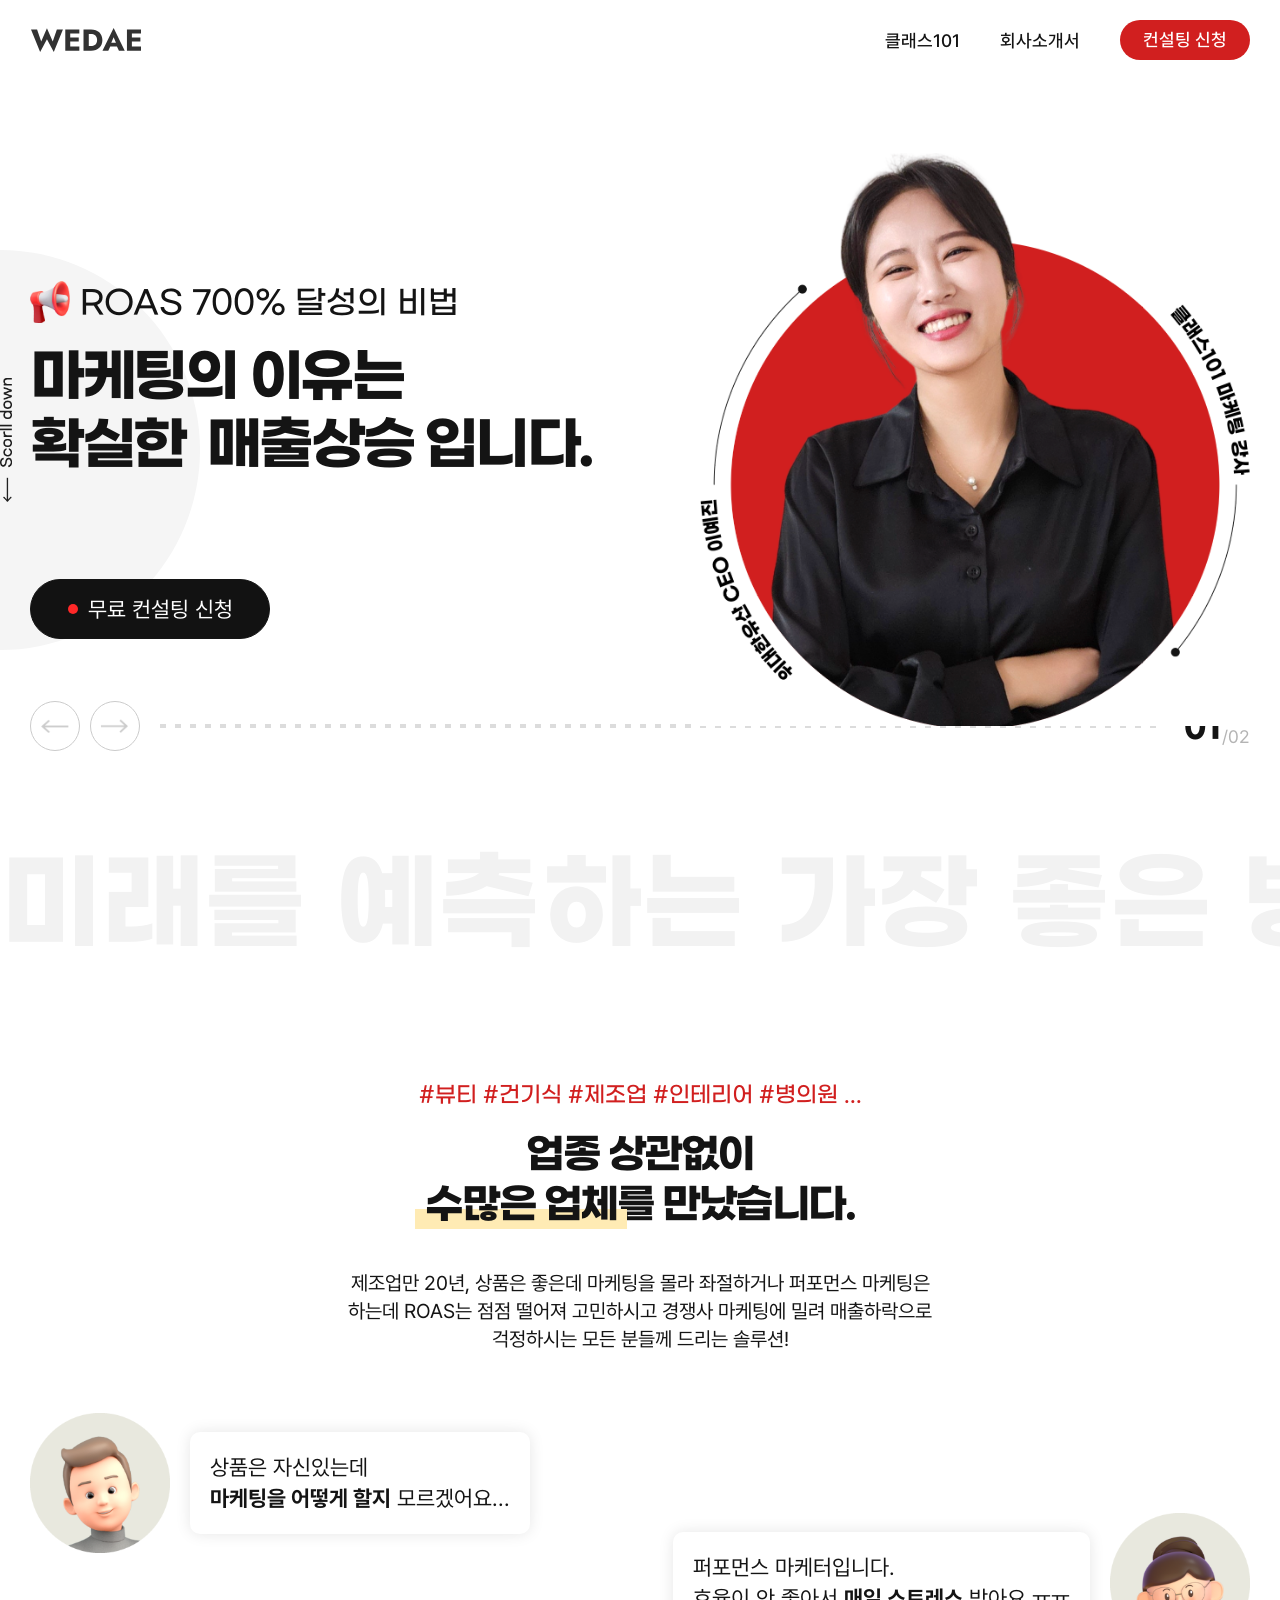
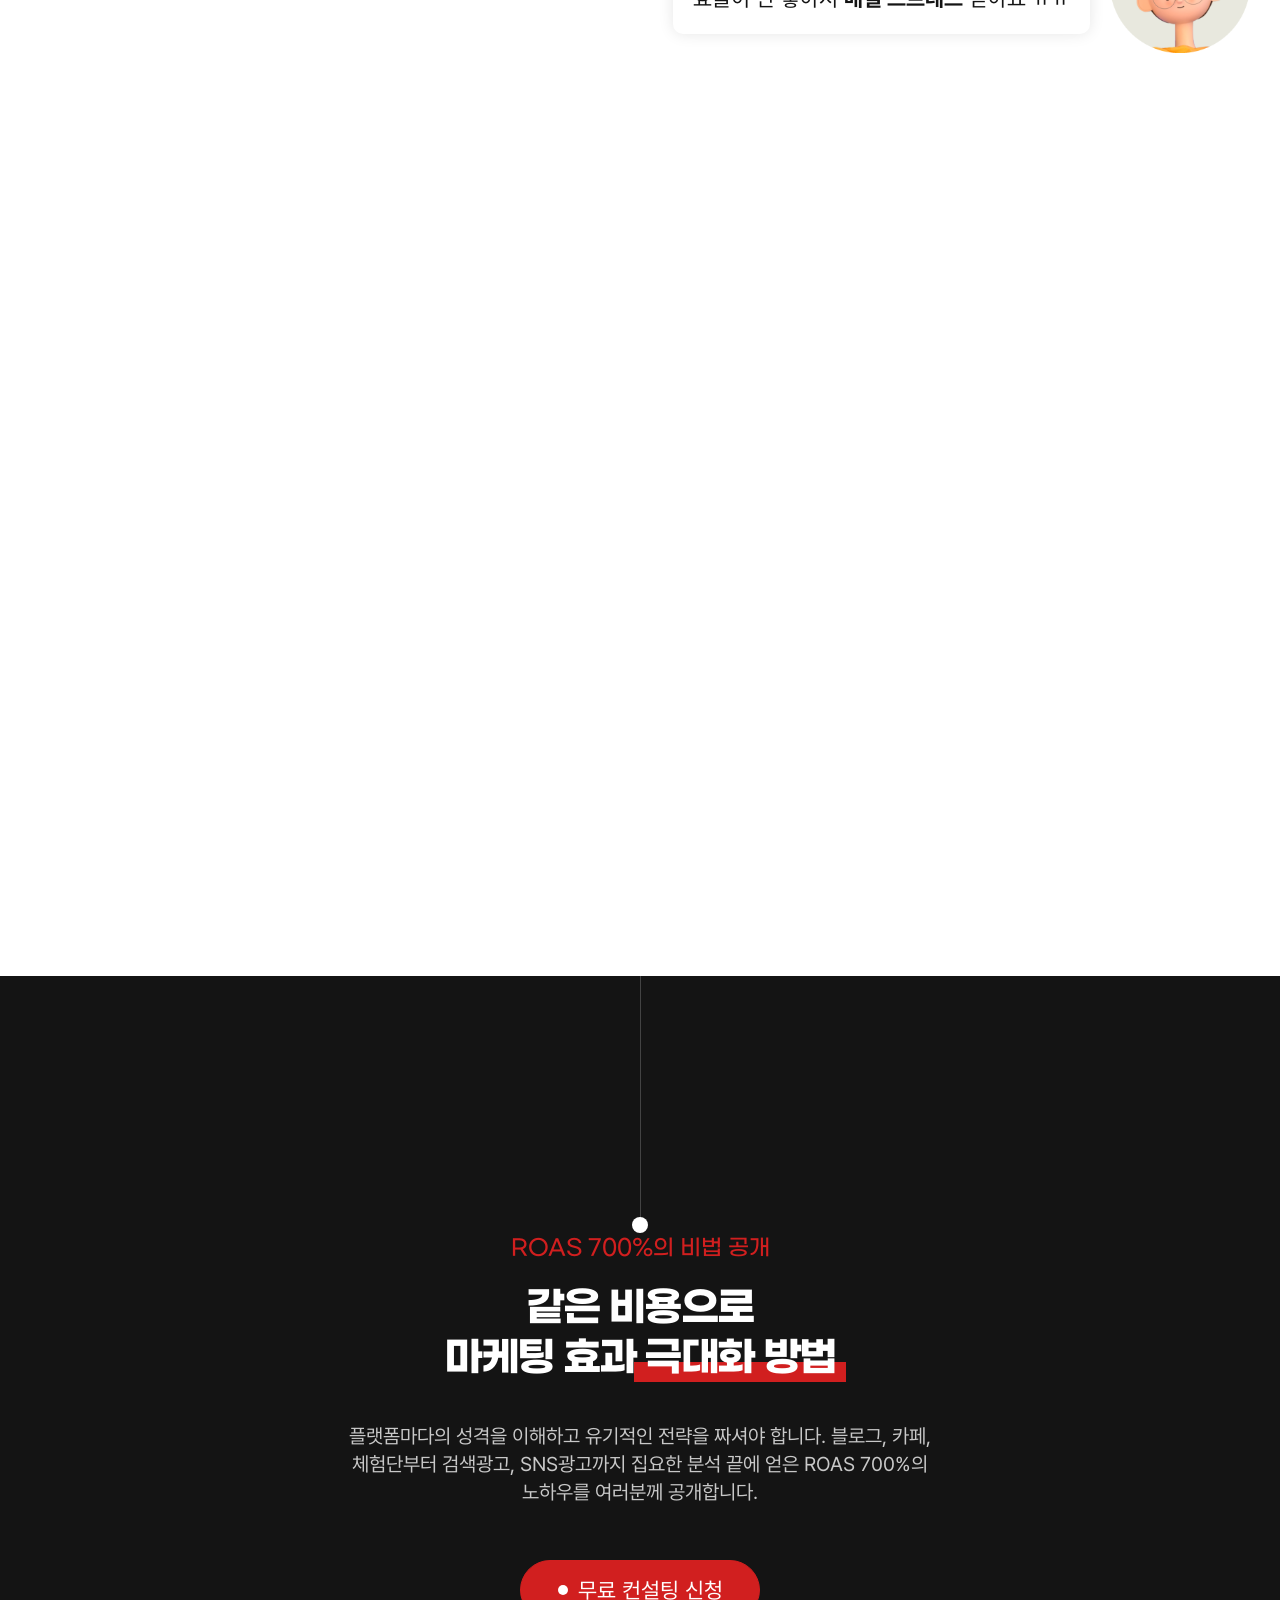
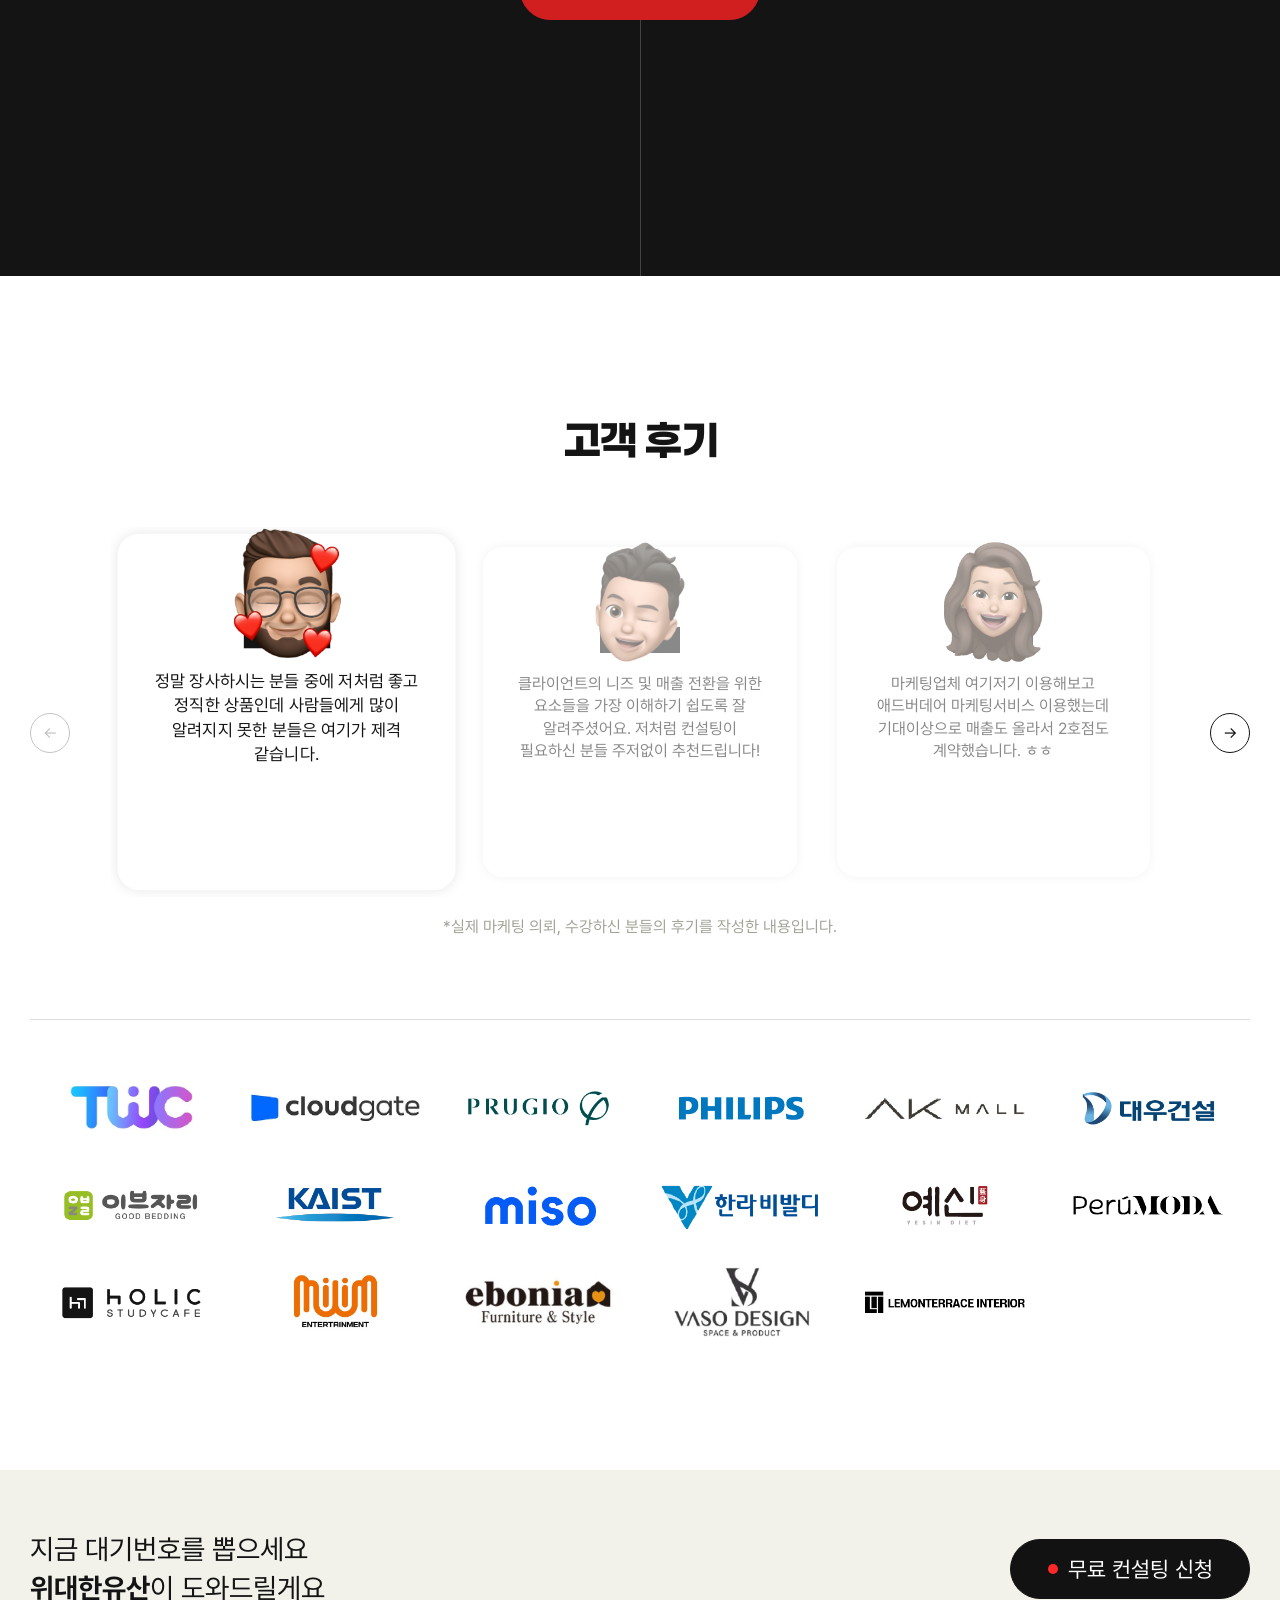
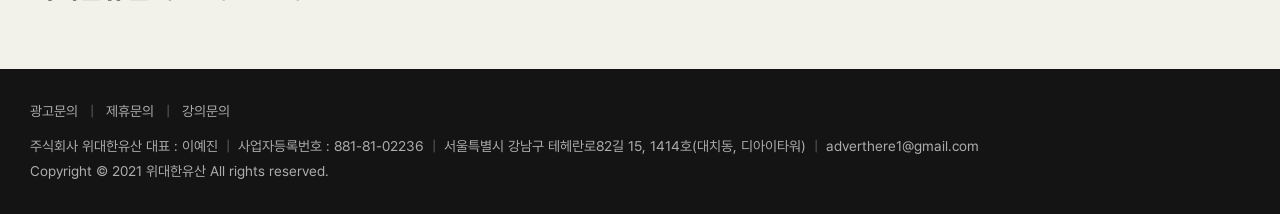
==== commit b5cba6d0: "Keep static homepage motion faithful to the current main source The current main source uses a flowi" ====
--- a/index.html
+++ b/index.html
@@ -94,16 +94,18 @@
     </div>
 
     <section class="method section section--dark" id="method" aria-labelledby="method-title">
-      <div class="method__line method__line--top" aria-hidden="true"><span></span></div>
       <div class="container method__inner">
-        <div class="section-heading section-heading--center section-heading--dark reveal">
-          <p class="section-heading__point">ROAS 700%의 비법 공개</p>
-          <h2 id="method-title">같은 비용으로<br>마케팅 효과 <span>극대화 방법</span></h2>
-          <p class="section-heading__copy">플랫폼마다의 성격을 이해하고 유기적인 전략을 짜셔야 합니다. 블로그, 카페, 체험단부터 검색광고, SNS광고까지 집요한 분석 끝에 얻은 ROAS 700%의 노하우를 여러분께 공개합니다.</p>
-        </div>
-        <a class="round-button round-button--red reveal reveal--delay-2" href="contact.html"><i aria-hidden="true"></i>무료 컨설팅 신청</a>
-      </div>
-      <div class="method__line method__line--bottom" aria-hidden="true"><span></span></div>
+        <div class="method__stack">
+          <div class="method__line method__line--top" aria-hidden="true"><span></span></div>
+          <div class="section-heading section-heading--center section-heading--dark reveal">
+            <p class="section-heading__point">ROAS 700%의 비법 공개</p>
+            <h2 id="method-title">같은 비용으로<br>마케팅 효과 <span>극대화 방법</span></h2>
+            <p class="section-heading__copy">플랫폼마다의 성격을 이해하고 유기적인 전략을 짜셔야 합니다. 블로그, 카페, 체험단부터 검색광고, SNS광고까지 집요한 분석 끝에 얻은 ROAS 700%의 노하우를 여러분께 공개합니다.</p>
+          </div>
+          <a class="round-button round-button--red reveal reveal--delay-2" href="contact.html"><i aria-hidden="true"></i>무료 컨설팅 신청</a>
+          <div class="method__line method__line--bottom" aria-hidden="true"></div>
+        </div>
+      </div>
     </section>
 
     <section class="clients section" id="clients" aria-labelledby="clients-title">
--- a/styles.css
+++ b/styles.css
@@ -48,7 +48,7 @@
 .hero { position: relative; overflow: hidden; padding-top: 80px; }
 .hero__inner { position: relative; display: grid; grid-template-columns: minmax(0, 1fr) minmax(360px, 550px); align-items: center; min-height: 720px; }
 .hero__copy { position: relative; z-index: 2; padding: 80px 0 40px; }
-.hero__slides { width: min(650px, 100%); overflow: hidden; }
+.hero__slides { width: min(650px, 100%); padding-bottom: 20px; overflow: hidden; }
 .hero-slide { display: none; animation: slide-in .45s ease both; }
 .hero-slide.is-active { display: block; }
 .hero__badge { display: flex; align-items: center; gap: 10px; margin-bottom: 20px; font: 500 32px/1.2 "Gmarket Sans", sans-serif; }
@@ -95,7 +95,7 @@
 .intro { position: sticky; top: 80px; z-index: 1; display: flex; min-height: calc(100vh - 80px); align-items: center; padding: 80px 0; }
 .section-heading--center { text-align: center; }
 .section-heading__point { margin: 0 0 20px; color: var(--red); font: 500 22px/1.3 "Gmarket Sans", sans-serif; }
-.section-heading h2 { margin: 0; font: 700 clamp(32px, 3.15vw, 44px)/1.25 "Gmarket Sans", sans-serif; letter-spacing: -.06em; }
+.section-heading h2 { position: relative; z-index: 1; margin: 0; font: 700 clamp(32px, 3.15vw, 44px)/1.25 "Gmarket Sans", sans-serif; letter-spacing: -.06em; }
 .section-heading h2 span { position: relative; display: inline-block; z-index: 0; }
 .section-heading h2 span::after { content: ""; position: absolute; z-index: -1; right: -10px; bottom: 0; left: -10px; height: 20px; background: #ffebb4; }
 .section-heading__copy { max-width: 600px; margin: 40px auto 0; font-size: 20px; line-height: 1.4; word-break: keep-all; }
@@ -109,17 +109,15 @@
 .talk-item em { font-style: normal; font-weight: 700; }
 
 .section--dark { position: relative; overflow: hidden; color: #fff; background: var(--ink); }
-.method { z-index: 2; min-height: 900px; padding: 0; }
-.method__inner { display: flex; flex-direction: column; align-items: center; justify-content: center; min-height: 900px; }
+.method { z-index: 2; min-height: 700px; height: 100vh; padding: 0; }
+.method__inner { display: flex; align-items: center; justify-content: center; height: 100%; min-height: 0; }
+.method__stack { width: 100%; text-align: center; }
 .section-heading--dark h2 { color: #fff; }
 .section-heading--dark h2 span::after { background: var(--red); }
 .section-heading--dark .section-heading__copy { color: #c8c8c8; font-weight: 300; }
-.method__line { position: absolute; left: 50%; width: 1px; height: 50vh; background: rgba(255, 255, 255, .2); transform: translateX(-50%); }
+.method__line { position: relative; width: 1px; height: 50vh; margin: 0 auto; background: rgba(255, 255, 255, .2); }
 .method__line span { position: absolute; bottom: 0; left: 50%; width: 16px; height: 16px; border-radius: 50%; background: #fff; transform: translateX(-50%); }
-.method__line--top { top: 0; }
-.method__line--bottom { bottom: 0; }
-.method__line--bottom span { top: 0; bottom: auto; }
-.method .round-button { margin-top: 54px; }
+.method .round-button { margin: 54px auto 0; }
 
 .clients { padding-bottom: 100px; }
 .review-slider { position: relative; margin-top: 60px; padding: 0 80px; }
@@ -166,9 +164,9 @@
 .contact-side h2 { margin: 0; font: 700 32px/1.25 "Gmarket Sans", sans-serif; letter-spacing: -.06em; }
 .contact-side p { margin: 20px 0 0; color: #6b6b65; line-height: 1.7; word-break: keep-all; }
 .contact-side__note { margin-top: 60px !important; padding-top: 20px; border-top: 1px solid #cfcfc8; font-size: 14px; }
-.contact-form { position: relative; width: 100%; min-width: 0; max-height: 1600px; padding: 42px; overflow: hidden; background: #fff; box-shadow: 0 0 20px rgba(0, 0, 0, .08); transition: width .45s ease, max-width .45s ease, max-height .45s ease, padding .45s ease; }
+.contact-form { position: relative; width: 100%; min-width: 0; max-height: 1600px; padding: 42px; overflow: hidden; background: #fff; box-shadow: 0 0 20px rgba(0, 0, 0, .08); transition: width .85s cubic-bezier(.22, .61, .36, 1), max-width .85s cubic-bezier(.22, .61, .36, 1), max-height .85s cubic-bezier(.22, .61, .36, 1), padding .85s cubic-bezier(.22, .61, .36, 1); }
 .contact-form::before { content: "•  컨설팅 신청서"; position: absolute; inset: 0; z-index: 2; display: flex; align-items: center; justify-content: center; color: #fff; font: 700 18px/1.3 "Gmarket Sans", sans-serif; background: var(--ink); opacity: 0; pointer-events: none; transition: opacity .25s ease; }
-.contact-form > * { position: relative; z-index: 1; opacity: 1; transform: none; transition: opacity .35s ease .2s, transform .35s ease .2s, visibility 0s linear .2s; }
+.contact-form > * { position: relative; z-index: 1; opacity: 1; transform: none; transition: opacity .6s ease .4s, transform .6s ease .4s, visibility 0s linear .4s; }
 .contact-form.is-collapsed { width: 260px; max-width: 260px; max-height: 100px; padding: 0 20px; margin-right: auto; margin-left: auto; }
 .contact-form.is-collapsed::before { opacity: 1; }
 .contact-form.is-collapsed > * { visibility: hidden; opacity: 0; transform: translateY(18px); transition-delay: 0s; }
@@ -244,6 +242,7 @@
   .hero { padding-top: 60px; }
   .hero__inner { min-height: 620px; align-content: end; }
   .hero__copy { padding: 40px 0 0; }
+  .hero__slides { padding-bottom: 14px; }
   .hero__badge { gap: 6px; margin-bottom: 10px; font-size: 20px; }
   .hero__badge img { width: 24px; }
   .hero h1 { font-size: 36px; }
@@ -267,9 +266,9 @@
   .talk-item:first-child img { margin-right: 10px; }
   .talk-item:last-child img { margin-left: 10px; }
   .talk-item p { max-width: calc(100% - 70px); padding: 15px; font-size: 13px; overflow-wrap: anywhere; }
-  .method, .method__inner { min-height: 700px; }
-  .method__inner { width: calc(100% - 40px); }
-  .method__line { height: 32vh; }
+  .method { min-height: 700px; height: 100vh; }
+  .method__inner { width: calc(100% - 40px); min-height: 0; height: 100%; }
+  .method__line { height: 50vh; }
   .method__line span { width: 10px; height: 10px; }
   .method .round-button { margin-top: 35px; }
   .review-slider { margin-top: 40px; padding: 0 50px; }
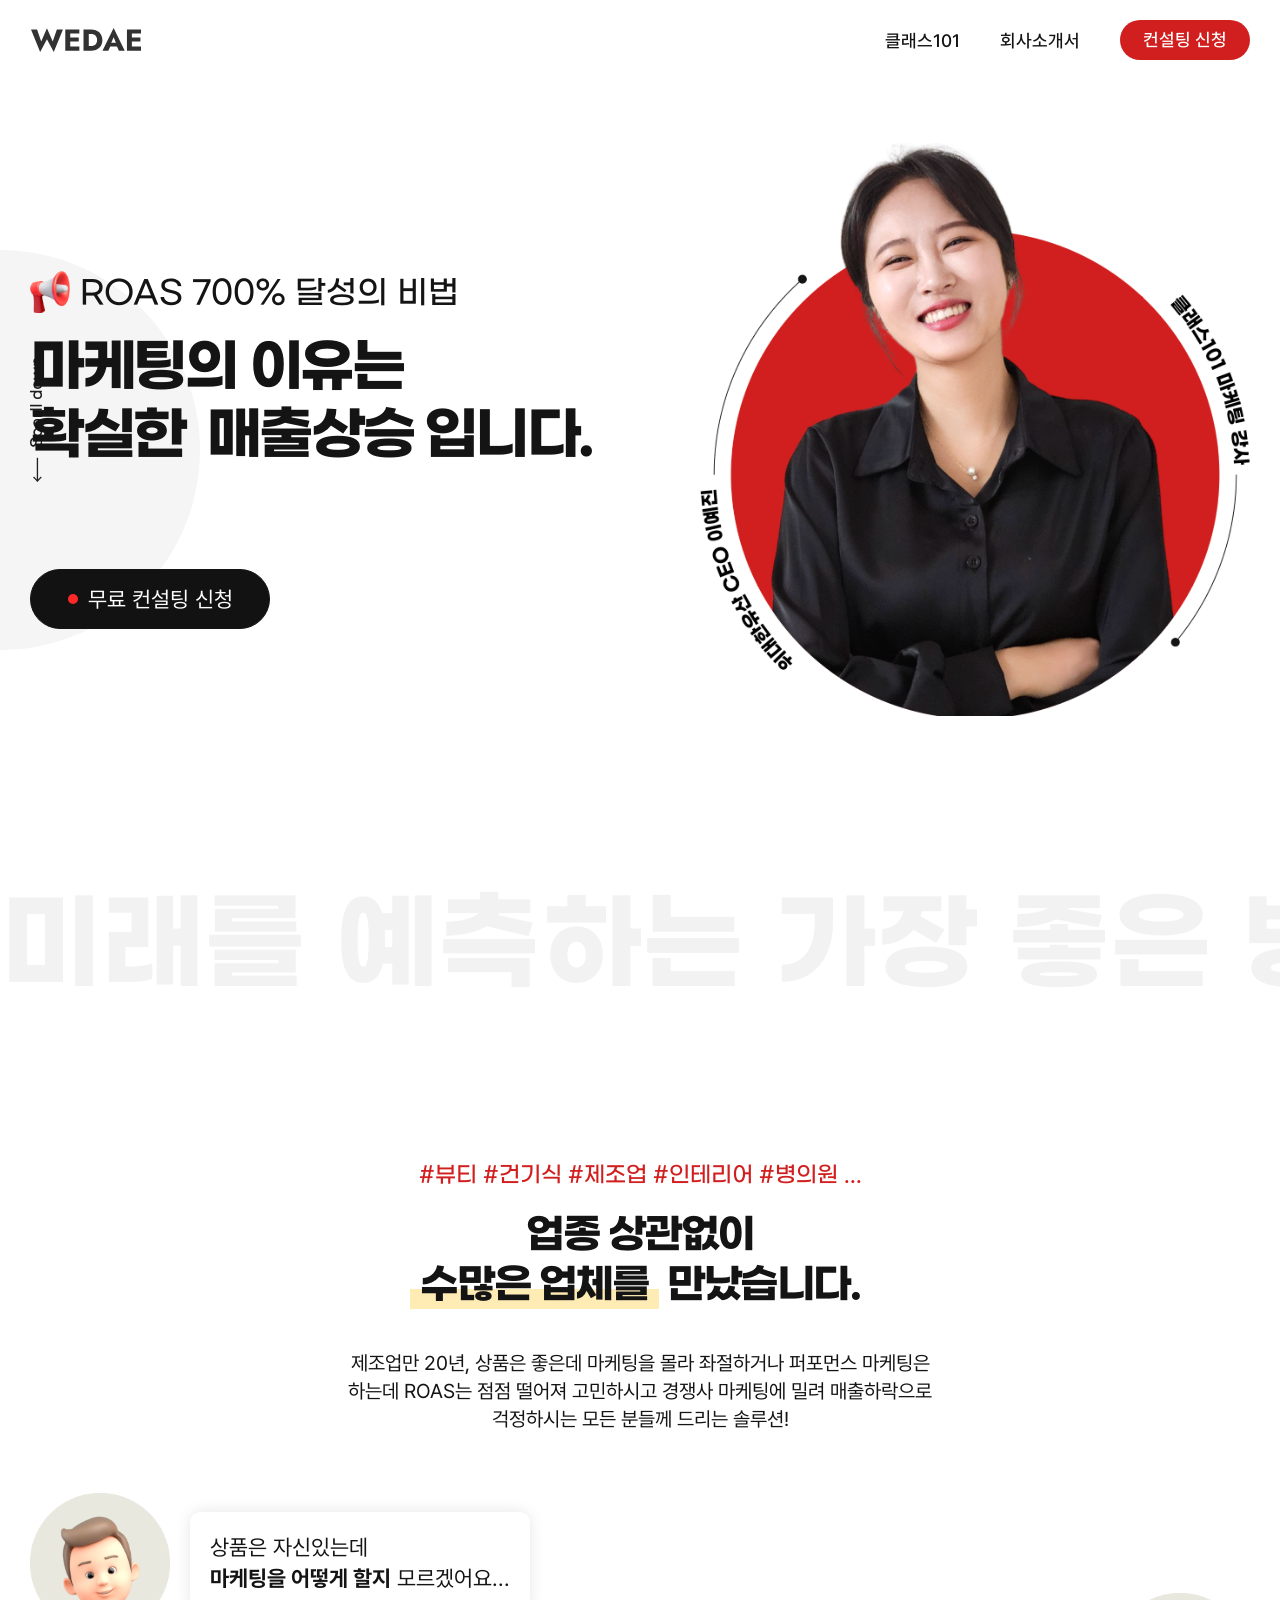
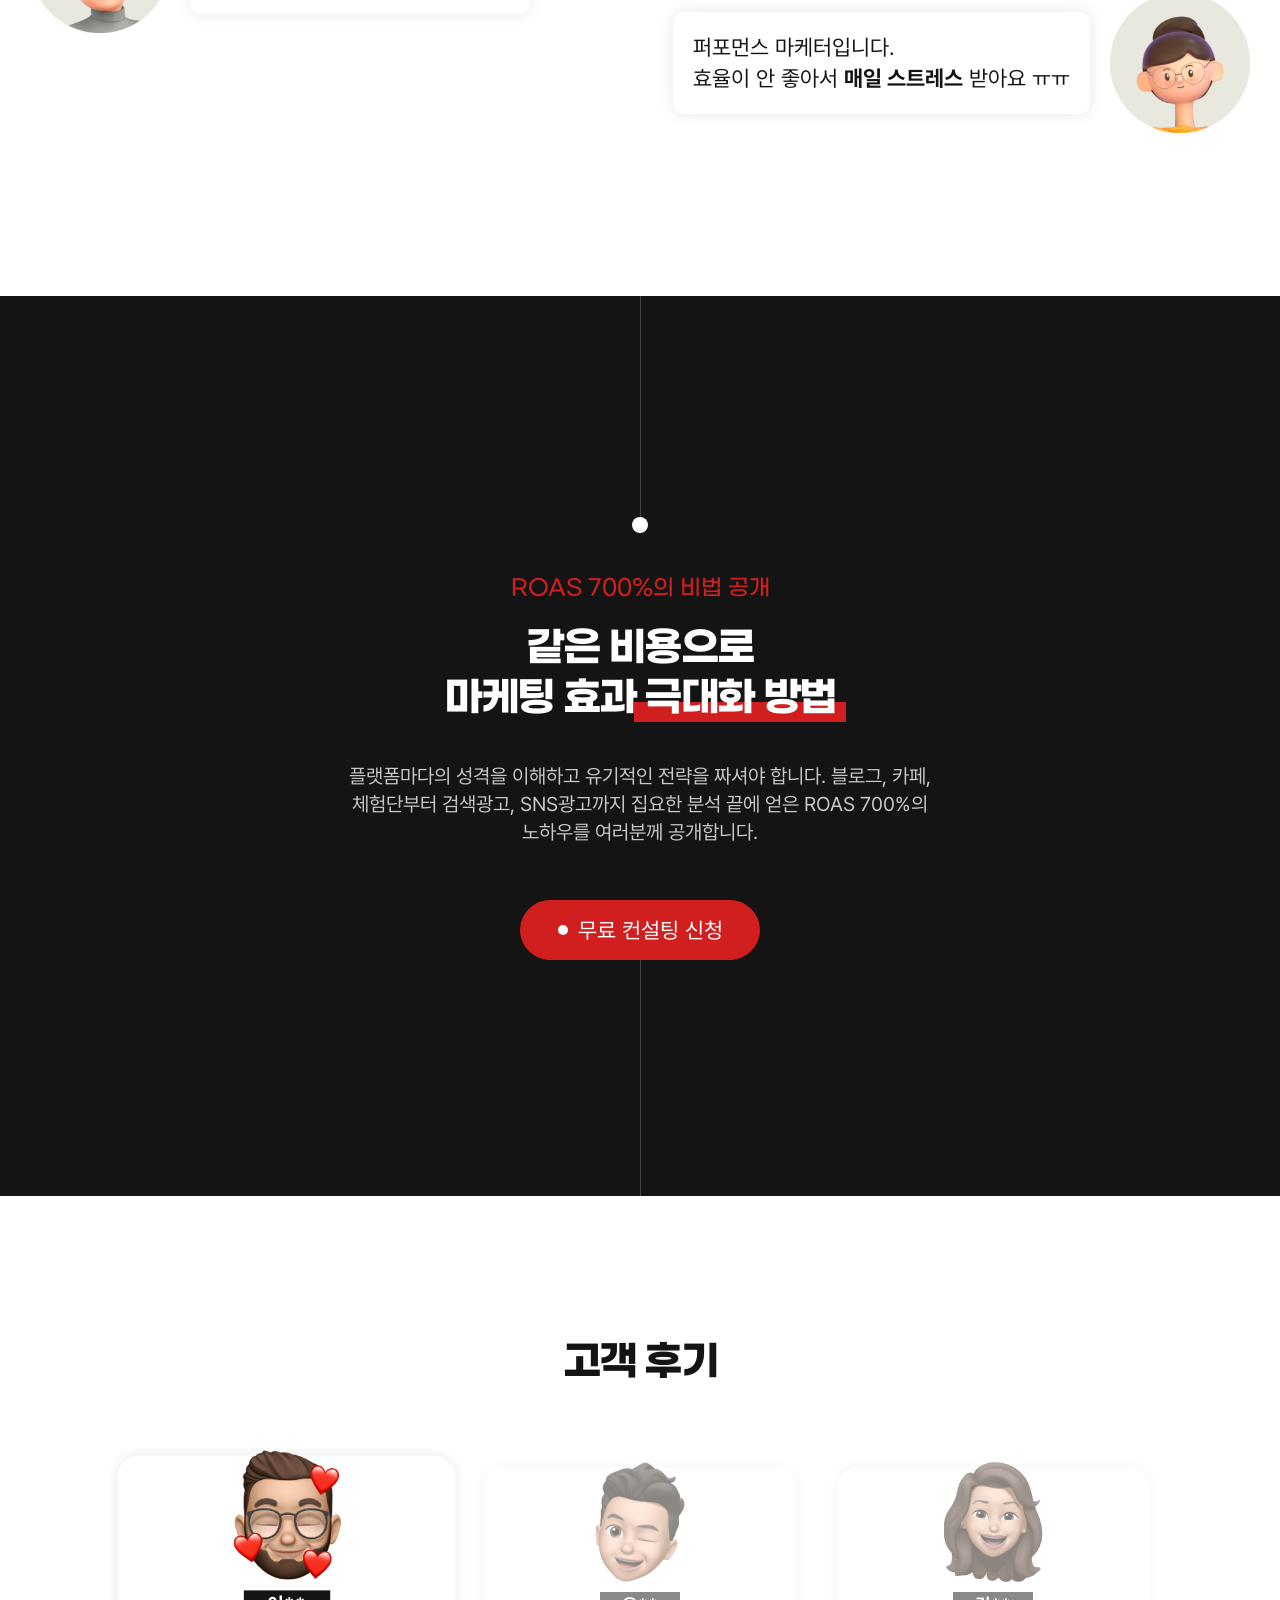
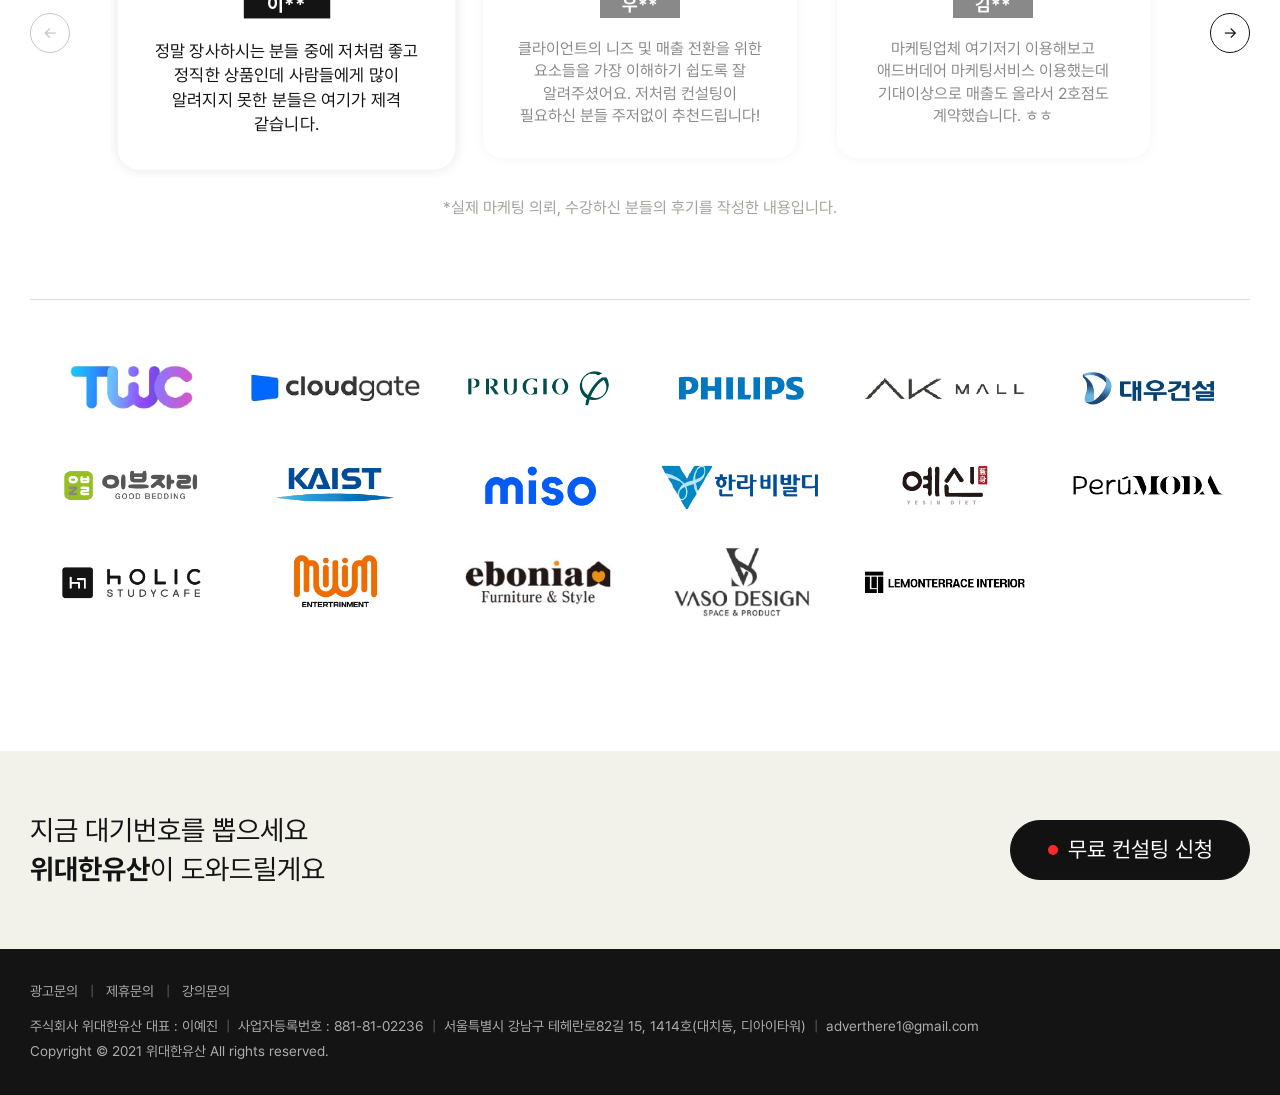
==== commit 643f3c4b: "Restore the main page scroll narrative and visual spacing The hero controls now sit below the visual" ====
--- a/index.html
+++ b/index.html
@@ -75,7 +75,7 @@
         <div class="container">
           <div class="section-heading section-heading--center reveal">
             <p class="section-heading__point">#뷰티 #건기식 #제조업 #인테리어 #병의원 ...</p>
-            <h2 id="audience-title">업종 상관없이<br><span>수많은 업체</span>를 만났습니다.</h2>
+            <h2 id="audience-title">업종 상관없이<br><span>수많은 업체를</span> 만났습니다.</h2>
             <p class="section-heading__copy">제조업만 20년, 상품은 좋은데 마케팅을 몰라 좌절하거나 퍼포먼스 마케팅은 하는데 ROAS는 점점 떨어져 고민하시고 경쟁사 마케팅에 밀려 매출하락으로 걱정하시는 모든 분들께 드리는 솔루션!</p>
           </div>
 
--- a/styles.css
+++ b/styles.css
@@ -46,7 +46,7 @@
 .menu-toggle[aria-expanded="true"] > span:nth-child(3) { transform: translateY(-4px) rotate(-45deg); }
 
 .hero { position: relative; overflow: hidden; padding-top: 80px; }
-.hero__inner { position: relative; display: grid; grid-template-columns: minmax(0, 1fr) minmax(360px, 550px); align-items: center; min-height: 720px; }
+.hero__inner { position: relative; display: grid; grid-template-columns: minmax(0, 1fr) minmax(360px, 550px); align-items: center; min-height: 760px; padding-bottom: 60px; }
 .hero__copy { position: relative; z-index: 2; padding: 80px 0 40px; }
 .hero__slides { width: min(650px, 100%); padding-bottom: 20px; overflow: hidden; }
 .hero-slide { display: none; animation: slide-in .45s ease both; }
@@ -56,19 +56,19 @@
 .hero h1 { margin: 0; font: 700 clamp(40px, 4.45vw, 62px)/1.2 "Gmarket Sans", sans-serif; letter-spacing: -.06em; }
 .hero h1 span { position: relative; display: inline-block; padding: 0 10px; }
 .hero h1 span::after { content: ""; position: absolute; right: 2%; bottom: -13px; left: auto; width: 0; height: 4px; background: var(--red); border-radius: 4px; animation: hero-line-wipe 3s infinite; }
-.round-button { display: flex; align-items: center; justify-content: center; width: 240px; height: 60px; gap: 10px; border: 1px solid var(--ink); border-radius: 999px; font-size: 22px; transition: color .2s, background-color .2s, transform .2s; }
+.round-button { display: flex; align-items: center; justify-content: center; width: 240px; height: 60px; gap: 10px; border: 1px solid var(--ink); border-radius: 999px; font-size: 22px; transition: color .2s, border-color .2s, background-color .2s, transform .2s; }
 .round-button:hover, .round-button:focus-visible { transform: translateY(-2px); }
 .round-button i { width: 10px; height: 10px; border-radius: 50%; background: var(--light-red); }
 .round-button--dark { margin-top: 80px; color: #fff; background: #121212; }
-.round-button--dark:hover, .round-button--dark:focus-visible { color: #fff; background: var(--red); }
+.round-button--dark:hover, .round-button--dark:focus-visible { color: #fff; border-color: var(--red); background: var(--red); }
 .round-button--red { color: #fff; border-color: var(--red); background: var(--red); }
 .round-button--red i { background: #fff; }
 .hero__visual { position: relative; z-index: 1; width: min(100%, 550px); justify-self: end; }
 .hero__visual img { width: 100%; }
 .hero__orb { position: absolute; top: 250px; left: -200px; width: 400px; height: 400px; border-radius: 50%; background: #f5f5f5; }
-.hero__deco { position: absolute; top: 80px; left: 0; display: flex; align-items: center; height: calc(100% - 80px); }
+.hero__deco { position: absolute; top: 0; left: 30px; display: flex; align-items: center; height: 100%; }
 .hero__deco img { width: 12px; }
-.hero__pager { position: absolute; right: 0; bottom: 44px; left: 0; display: flex; align-items: center; height: 60px; }
+.hero__pager { position: absolute; right: 0; bottom: 0; left: 0; z-index: 3; display: flex; align-items: center; height: 60px; }
 .hero__arrows { display: flex; align-items: center; gap: 10px; margin-right: 20px; }
 .hero__arrows button { display: grid; width: 50px; height: 50px; padding: 5px; place-items: center; border: 1px solid var(--ink); border-radius: 50%; background: #fff; opacity: .22; cursor: pointer; transition: opacity .2s, background .2s; }
 .hero__arrows button:hover, .hero__arrows button:focus-visible { opacity: 1; }
@@ -86,18 +86,25 @@
   70% { right: 2%; width: 0; }
   100% { right: 2%; width: 0; }
 }
+@keyframes method-highlight-wipe {
+  from { transform: scaleX(0); }
+  to { transform: scaleX(1); }
+}
 
 .slogan { overflow: hidden; margin-top: 50px; color: #f2f2f2; white-space: nowrap; }
 .slogan__track { width: max-content; font: 700 clamp(58px, 8.3vw, 120px)/1 "Gmarket Sans", sans-serif; animation: marquee 30s linear infinite; }
 @keyframes marquee { to { transform: translateX(-50%); } }
 .section { padding: 140px 0; }
-.intro-scroll-stage { position: relative; min-height: 180vh; }
-.intro { position: sticky; top: 80px; z-index: 1; display: flex; min-height: calc(100vh - 80px); align-items: center; padding: 80px 0; }
+.intro-scroll-stage { position: relative; min-height: 100vh; }
+.intro-scroll-stage.is-pinned { padding-bottom: 100vh; }
+.intro { position: relative; z-index: 1; display: flex; height: 100vh; min-height: 100vh; align-items: center; padding: 80px 0; }
+.intro.is-pinned { position: fixed; top: 0; left: 0; width: 100%; }
 .section-heading--center { text-align: center; }
 .section-heading__point { margin: 0 0 20px; color: var(--red); font: 500 22px/1.3 "Gmarket Sans", sans-serif; }
 .section-heading h2 { position: relative; z-index: 1; margin: 0; font: 700 clamp(32px, 3.15vw, 44px)/1.25 "Gmarket Sans", sans-serif; letter-spacing: -.06em; }
 .section-heading h2 span { position: relative; display: inline-block; z-index: 0; }
 .section-heading h2 span::after { content: ""; position: absolute; z-index: -1; right: -10px; bottom: 0; left: -10px; height: 20px; background: #ffebb4; }
+.intro .section-heading h2 span { margin-right: 10px; }
 .section-heading__copy { max-width: 600px; margin: 40px auto 0; font-size: 20px; line-height: 1.4; word-break: keep-all; }
 .talk-list { margin-top: 60px; }
 .talk-item { display: flex; align-items: center; }
@@ -114,6 +121,9 @@
 .method__stack { width: 100%; text-align: center; }
 .section-heading--dark h2 { color: #fff; }
 .section-heading--dark h2 span::after { background: var(--red); }
+.method .section-heading--dark { padding-top: 40px; }
+.method .section-heading--dark h2 span::after { transform: scaleX(0); transform-origin: right center; }
+.method .section-heading--dark.is-visible h2 span::after { animation: method-highlight-wipe .9s cubic-bezier(.22, .61, .36, 1) .15s both; }
 .section-heading--dark .section-heading__copy { color: #c8c8c8; font-weight: 300; }
 .method__line { position: relative; width: 1px; height: 50vh; margin: 0 auto; background: rgba(255, 255, 255, .2); }
 .method__line span { position: absolute; bottom: 0; left: 50%; width: 16px; height: 16px; border-radius: 50%; background: #fff; transform: translateX(-50%); }
@@ -122,10 +132,10 @@
 .clients { padding-bottom: 100px; }
 .review-slider { position: relative; margin-top: 60px; padding: 0 80px; }
 .review-viewport { overflow: hidden; }
-.review-track { display: flex; align-items: stretch; transition: transform .45s ease; }
-.review-card { flex: 0 0 33.333%; padding: 20px; opacity: .5; transition: opacity .35s, transform .35s; }
+.review-track { display: flex; align-items: flex-start; transition: transform .45s ease; }
+.review-card { display: flex; flex: 0 0 33.333%; align-self: flex-start; padding: 20px; opacity: .5; transition: opacity .35s, transform .35s; }
 .review-card.is-current { opacity: 1; transform: scale(1.08); }
-.review-card__inner { position: relative; min-height: 330px; padding: 80px 30px 30px; border-radius: 20px; box-shadow: 0 0 12px rgba(0, 0, 0, .1); text-align: center; }
+.review-card__inner { position: relative; width: 100%; min-height: 0; padding: 125px 30px 30px; border-radius: 20px; box-shadow: 0 0 12px rgba(0, 0, 0, .1); text-align: center; }
 .review-card__face { position: absolute; top: -5px; right: 0; left: 0; text-align: center; }
 .review-card__face img { width: 120px; margin: 0 auto; }
 .review-card strong { display: inline-block; width: 80px; height: 26px; color: #fff; background: var(--ink); font-size: 18px; font-weight: 600; line-height: 26px; }
@@ -163,18 +173,25 @@
 .contact-form-wrap { display: grid; grid-template-columns: .7fr 1.3fr; gap: 70px; align-items: start; min-width: 0; }
 .contact-side h2 { margin: 0; font: 700 32px/1.25 "Gmarket Sans", sans-serif; letter-spacing: -.06em; }
 .contact-side p { margin: 20px 0 0; color: #6b6b65; line-height: 1.7; word-break: keep-all; }
-.contact-side__note { margin-top: 60px !important; padding-top: 20px; border-top: 1px solid #cfcfc8; font-size: 14px; }
-.contact-form { position: relative; width: 100%; min-width: 0; max-height: 1600px; padding: 42px; overflow: hidden; background: #fff; box-shadow: 0 0 20px rgba(0, 0, 0, .08); transition: width .85s cubic-bezier(.22, .61, .36, 1), max-width .85s cubic-bezier(.22, .61, .36, 1), max-height .85s cubic-bezier(.22, .61, .36, 1), padding .85s cubic-bezier(.22, .61, .36, 1); }
+.contact-side__note { margin-top: 40px !important; padding-top: 20px; border-top: 1px solid #cfcfc8; font-size: 14px; }
+.contact-form { position: relative; width: 100%; min-width: 0; max-height: 1600px; padding: 42px; overflow: hidden; background: #fff; box-shadow: 0 0 20px rgba(0, 0, 0, .08); transition: width .7s cubic-bezier(.22, .61, .36, 1), max-width .7s cubic-bezier(.22, .61, .36, 1), max-height .8s cubic-bezier(.22, .61, .36, 1), padding .8s cubic-bezier(.22, .61, .36, 1); }
 .contact-form::before { content: "•  컨설팅 신청서"; position: absolute; inset: 0; z-index: 2; display: flex; align-items: center; justify-content: center; color: #fff; font: 700 18px/1.3 "Gmarket Sans", sans-serif; background: var(--ink); opacity: 0; pointer-events: none; transition: opacity .25s ease; }
-.contact-form > * { position: relative; z-index: 1; opacity: 1; transform: none; transition: opacity .6s ease .4s, transform .6s ease .4s, visibility 0s linear .4s; }
+.contact-form > * { position: relative; z-index: 1; visibility: hidden; opacity: 0; transform: translateY(18px); transition: opacity .55s ease, transform .55s ease, visibility 0s linear .55s; }
 .contact-form.is-collapsed { width: 260px; max-width: 260px; max-height: 100px; padding: 0 20px; margin-right: auto; margin-left: auto; }
 .contact-form.is-collapsed::before { opacity: 1; }
-.contact-form.is-collapsed > * { visibility: hidden; opacity: 0; transform: translateY(18px); transition-delay: 0s; }
+.contact-form.is-collapsed > * { transition-delay: 0s; }
+.contact-form.is-width-expanded { width: 100%; max-width: none; max-height: 100px; padding: 0 20px; }
+.contact-form.is-width-expanded::before { transition-delay: .25s; }
+.contact-form.is-width-expanded.is-height-expanded { max-height: 1600px; padding: 42px; }
+.contact-form.is-content-visible > * { visibility: visible; opacity: 1; transform: none; transition-delay: 0s; }
 .contact-form.is-expanded { width: 100%; max-width: none; }
 .form-fieldset { margin: 0; padding: 0 0 28px; border: 0; border-bottom: 1px solid var(--line); }
 .form-fieldset + .form-fieldset { padding-top: 28px; }
 .form-fieldset legend, .form-label { display: block; margin-bottom: 12px; font: 700 16px/1.3 "Gmarket Sans", sans-serif; }
 .form-label small, .form-fieldset legend small { color: var(--red); font: 400 12px/1.3 "Pretendard", sans-serif; }
+.form-fieldset--inline { overflow: hidden; padding: 20px 0; }
+.form-fieldset--inline legend { float: left; width: 200px; margin: 0; }
+.form-fieldset--inline .choice-list { margin-left: 220px; }
 .form-grid { display: grid; grid-template-columns: repeat(2, 1fr); gap: 22px 20px; }
 .form-control { width: 100%; min-height: 48px; padding: 12px 14px; border: 1px solid #cfcfcf; border-radius: 5px; outline: 0; background: #fff; font: 400 15px/1.4 "Pretendard", sans-serif; }
 .form-control:focus { border-color: var(--ink); box-shadow: 0 0 0 2px rgba(209, 31, 31, .12); }
@@ -188,10 +205,15 @@
 .choice input:checked + span { color: #fff; border-color: var(--red); background: var(--red); }
 .choice input:focus-visible + span { outline: 2px solid var(--red); outline-offset: 2px; }
 .form-control--memo { min-height: 160px; resize: vertical; }
+.form-field--inline { display: flex; align-items: center; gap: 20px; padding: 20px 0; border-bottom: 1px solid var(--line); }
+.form-field--inline .form-label { flex: 0 0 200px; margin: 0; }
+.form-field--inline .form-control { flex: 1 1 auto; width: auto; }
+.form-field--message { margin-top: 20px; }
 .form-agree { display: flex; align-items: flex-start; gap: 10px; margin-top: 24px; color: #62625c; font-size: 13px; line-height: 1.5; }
 .form-agree input { width: 17px; height: 17px; margin: 1px 0 0; accent-color: var(--red); }
-.form-submit { display: flex; justify-content: center; margin-top: 30px; }
+.form-submit { display: flex; justify-content: center; margin-top: 80px; }
 .form-submit .round-button { border: 0; cursor: pointer; }
+.form-submit .round-button--dark { margin-top: 0; }
 .form-submit .round-button:disabled { cursor: wait; opacity: .55; }
 .form-status { min-height: 24px; margin: 14px 0 0; color: #666; font-size: 13px; text-align: center; }
 .form-status.is-error { color: var(--red); }
@@ -221,10 +243,10 @@
   .site-nav.is-open { transform: none; }
   .site-nav a { width: auto; padding: 15px; font: 700 44px/1.35 "Gmarket Sans", sans-serif; }
   .site-nav__cta { width: 260px !important; margin-top: 10px; padding: 0 !important; color: #fff !important; font: 500 22px/70px "Pretendard", sans-serif !important; }
-  .hero__inner { grid-template-columns: 1fr; align-content: center; min-height: 780px; }
+  .hero__inner { grid-template-columns: 1fr; align-content: center; min-height: 700px; padding-bottom: 60px; }
   .hero__copy { padding-top: 40px; }
   .hero__visual { width: min(420px, 62vw); margin: -100px 0 0 auto; }
-  .hero__pager { bottom: 20px; }
+  .hero__pager { bottom: 0; }
   .section-heading__copy { font-size: 16px; }
   .talk-item p { max-width: 50%; font-size: 18px; }
   .talk-item + .talk-item { margin-top: 20px; }
@@ -273,7 +295,7 @@
   .method .round-button { margin-top: 35px; }
   .review-slider { margin-top: 40px; padding: 0 50px; }
   .review-card { flex-basis: 100%; padding: 10px; }
-  .review-card__inner { min-height: 280px; padding: 70px 20px 20px; }
+  .review-card__inner { min-height: 0; padding: 110px 20px 20px; }
   .review-card__face img { width: 100px; }
   .review-card strong { width: 60px; height: 22px; font-size: 14px; line-height: 22px; }
   .review-card p { font-size: 13px; }
@@ -286,8 +308,8 @@
   .scroll-top { right: 20px; bottom: 20px; width: 42px; height: 42px; }
   .site-footer { font-size: 12px; line-height: 1.5; }
   .site-footer p { word-break: keep-all; overflow-wrap: anywhere; }
-  .intro-scroll-stage { min-height: 175vh; }
-  .intro { top: 60px; min-height: calc(100vh - 60px); }
+  .intro-scroll-stage { min-height: 100vh; }
+  .intro { height: 100vh; min-height: 100vh; }
   .contact-main { padding: 60px 0 80px; }
   .contact-intro { padding: 70px 0 40px; }
   .contact-intro h1 { font-size: 44px; }
@@ -300,10 +322,18 @@
   .contact-side__note { display: none; }
   .contact-form { width: 100%; max-width: 100%; padding: 25px 20px; overflow: hidden; }
   .contact-form.is-collapsed { width: 220px; max-width: 220px; max-height: 88px; padding: 0 16px; }
+  .contact-form.is-width-expanded { width: 100%; max-width: 100%; max-height: 88px; padding: 0 16px; }
+  .contact-form.is-width-expanded.is-height-expanded { max-height: 1600px; padding: 25px 20px; }
   .form-grid { display: block; }
+  .form-fieldset--inline legend, .form-field--inline .form-label { flex-basis: 130px; margin-bottom: 0; white-space: nowrap; font-size: 14px; letter-spacing: -.05em; }
+  .form-fieldset--inline legend { width: 130px; }
+  .form-fieldset--inline .choice-list { margin-left: 142px; }
+  .contact-form .form-field--inline { margin-top: 0; }
+  .form-field--inline .form-control { min-width: 0; }
   .form-field { margin-top: 20px; }
   .form-field:first-child { margin-top: 0; }
   .form-field--full { margin-top: 20px; }
+  .form-field--message { margin-top: 20px; }
   .form-fieldset + .form-fieldset { padding-top: 20px; }
   .form-fieldset { padding-bottom: 20px; }
   .choice span { padding: 7px 12px; font-size: 13px; }
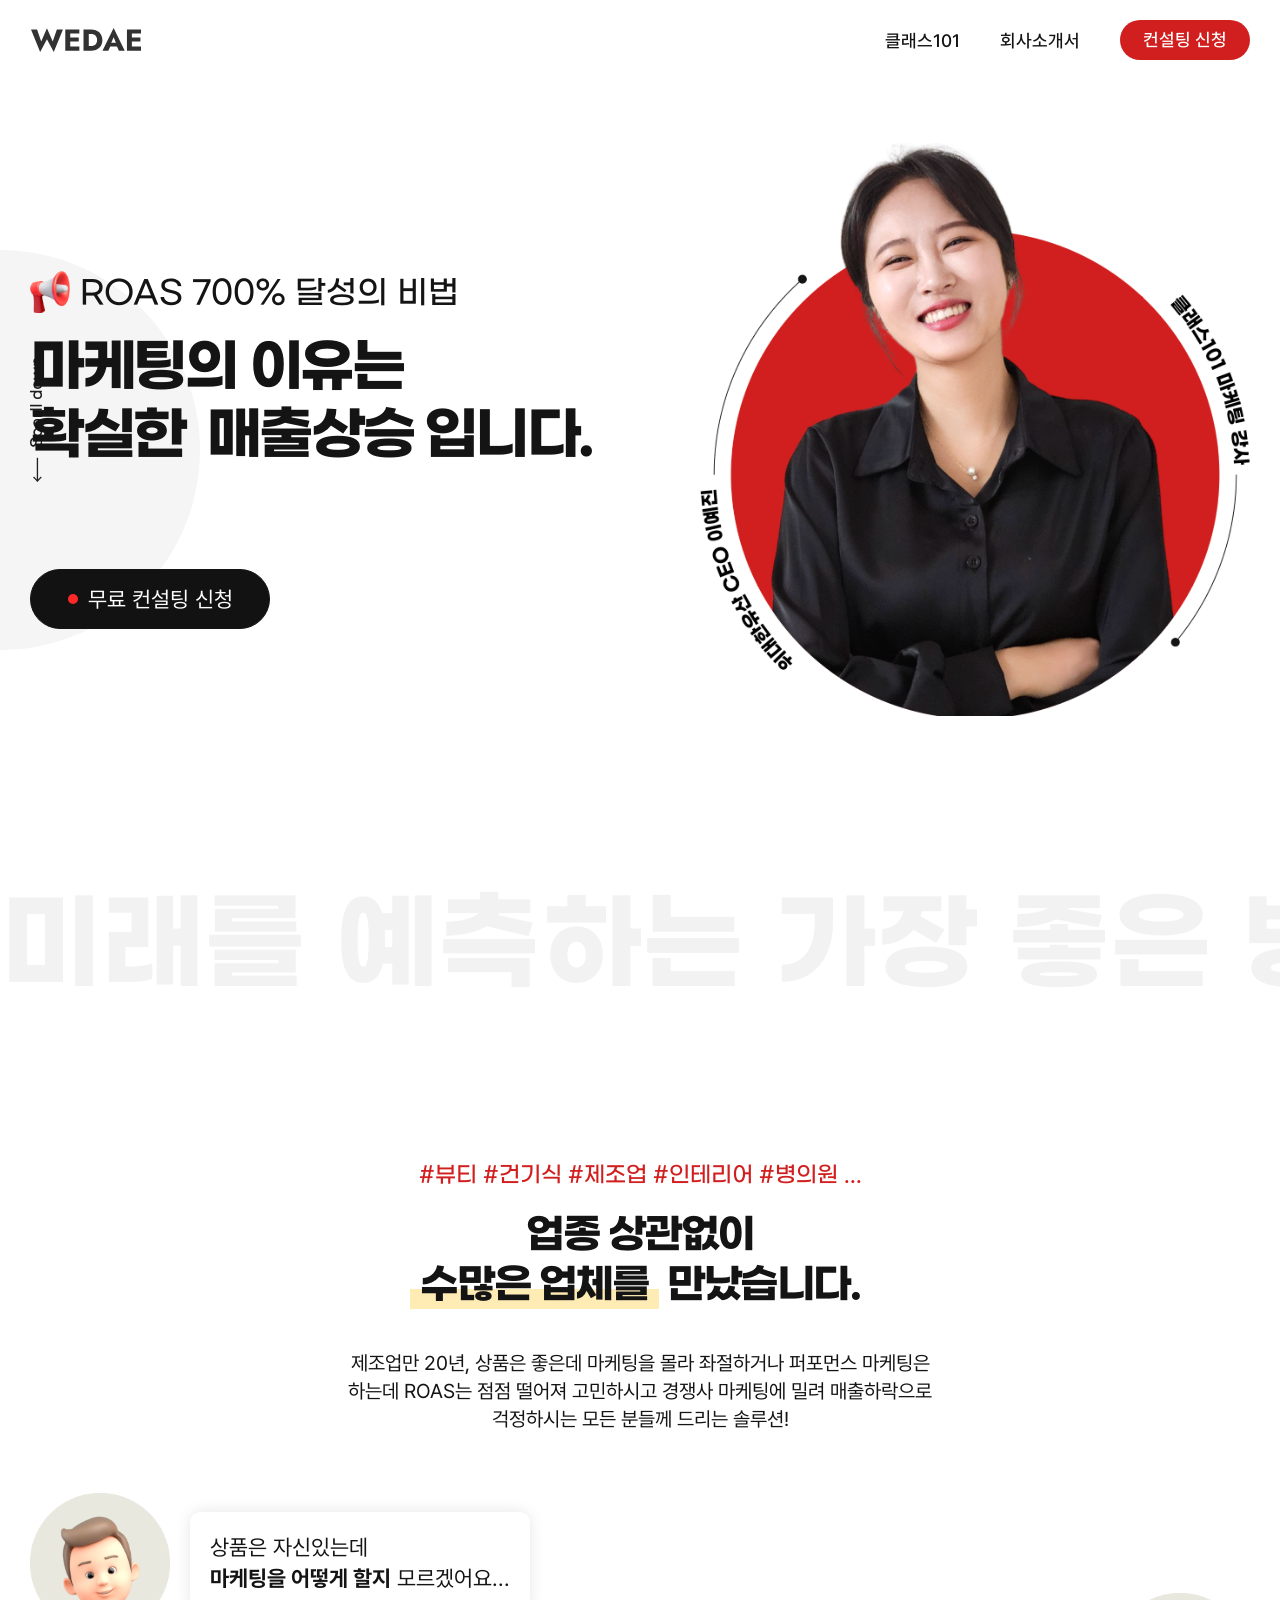
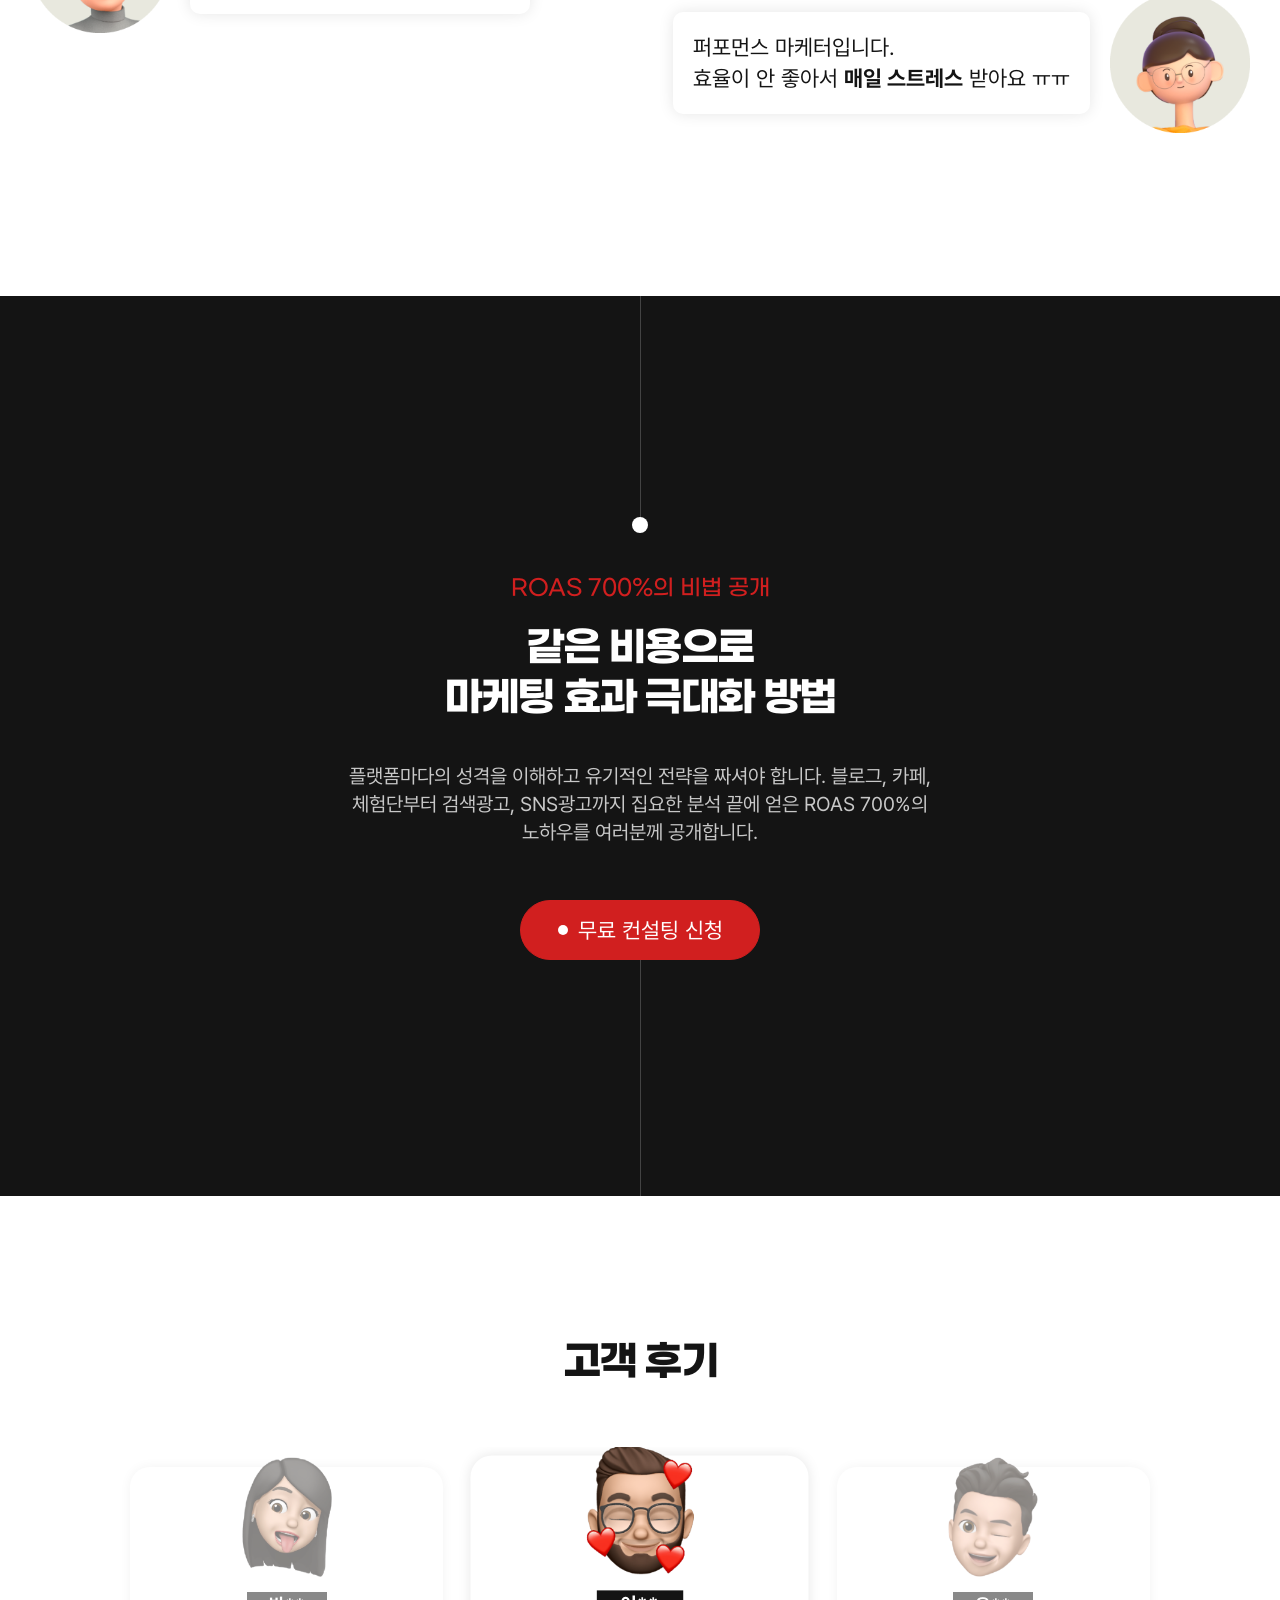
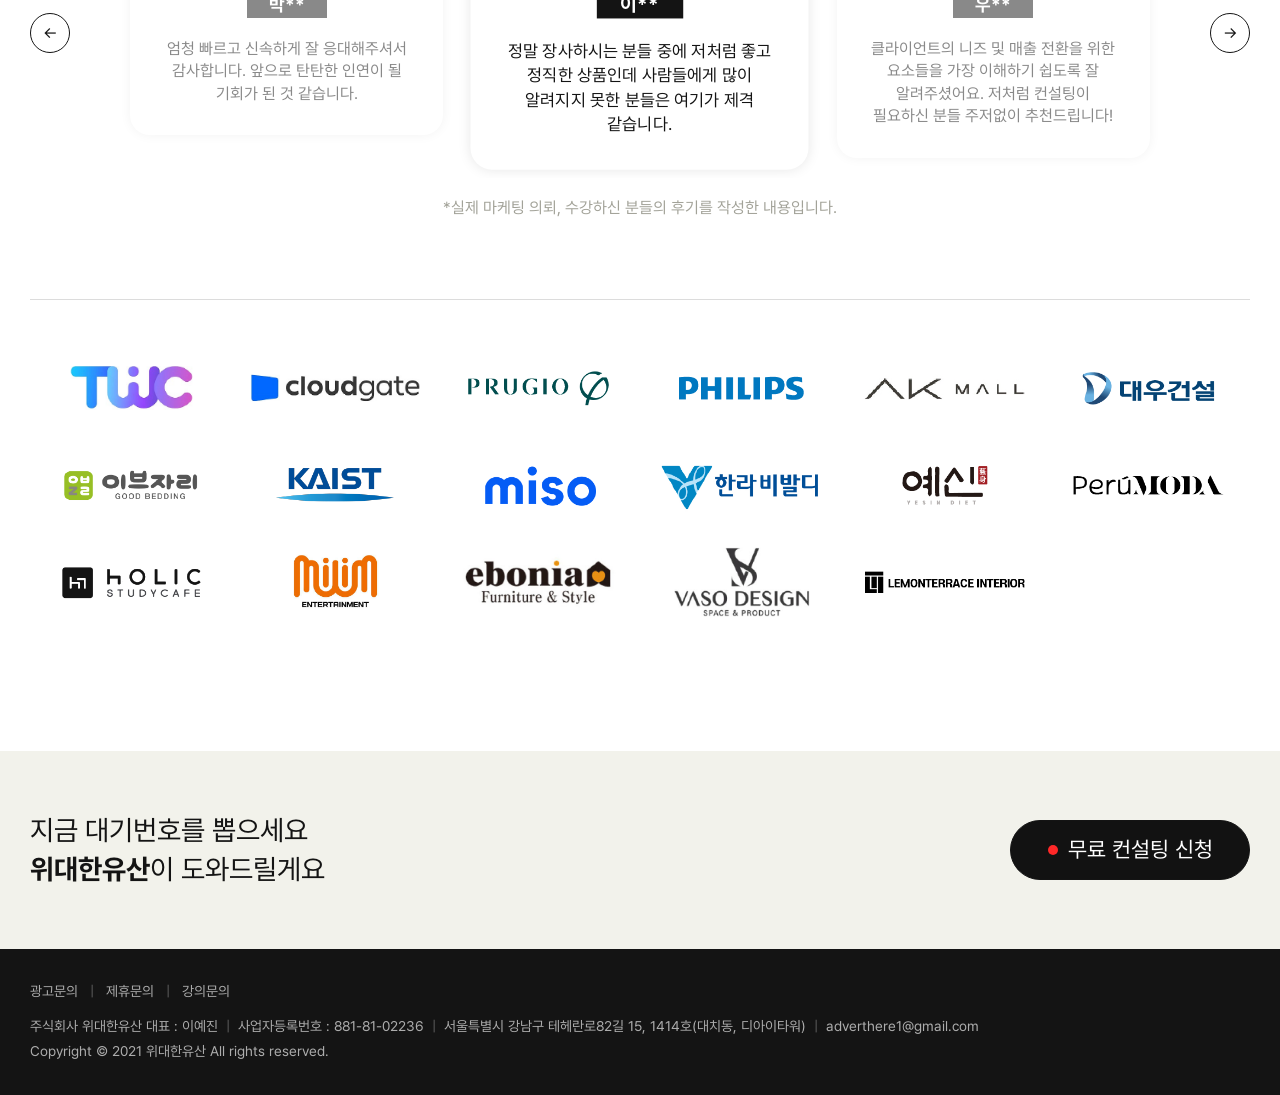
==== commit 770f586d: "Register branded Open Graph metadata for every public page The original brand social preview asset i" ====
--- a/index.html
+++ b/index.html
@@ -5,6 +5,20 @@
   <meta name="viewport" content="width=device-width, initial-scale=1">
   <meta name="description" content="위대한유산 - ROAS 700% 달성의 비법을 전하는 마케팅 파트너">
   <meta name="theme-color" content="#141414">
+  <link rel="canonical" href="https://wedae-han.com/">
+  <meta property="og:type" content="website">
+  <meta property="og:locale" content="ko_KR">
+  <meta property="og:site_name" content="위대한유산">
+  <meta property="og:title" content="위대한유산 | 마케팅의 이유는 확실한 매출상승입니다">
+  <meta property="og:description" content="ROAS 700% 달성의 비법을 전하는 위대한유산의 마케팅 컨설팅">
+  <meta property="og:url" content="https://wedae-han.com/">
+  <meta property="og:image" content="https://wedae-han.com/assets/images/og.png">
+  <meta property="og:image:width" content="800">
+  <meta property="og:image:height" content="400">
+  <meta name="twitter:card" content="summary_large_image">
+  <meta name="twitter:title" content="위대한유산 | 마케팅의 이유는 확실한 매출상승입니다">
+  <meta name="twitter:description" content="ROAS 700% 달성의 비법을 전하는 위대한유산의 마케팅 컨설팅">
+  <meta name="twitter:image" content="https://wedae-han.com/assets/images/og.png">
   <title>위대한유산 | 마케팅의 이유는 확실한 매출상승입니다</title>
   <link rel="icon" href="assets/images/favicon.png" type="image/png">
   <link rel="stylesheet" href="styles.css">
--- a/styles.css
+++ b/styles.css
@@ -10,7 +10,7 @@
 :root { --ink: #141414; --red: #d11f1f; --light-red: #ff2828; --ivory: #f2f2eb; --line: #dcdcdc; --muted: #a2a298; --max-width: 1400px; }
 * { box-sizing: border-box; }
 html { scroll-behavior: smooth; }
-body { margin: 0; overflow-x: hidden; color: var(--ink); background: #fff; font-family: "Pretendard", sans-serif; font-size: 16px; line-height: 1.5; -webkit-font-smoothing: antialiased; }
+body { margin: 0; overflow-x: hidden; color: var(--ink); background: #fff; font-family: "Pretendard", sans-serif; font-size: 16px; line-height: 1.5; word-break: keep-all; -webkit-font-smoothing: antialiased; }
 body.menu-open { overflow: hidden; }
 a { color: inherit; text-decoration: none; }
 button { color: inherit; font: inherit; }
@@ -86,9 +86,10 @@
   70% { right: 2%; width: 0; }
   100% { right: 2%; width: 0; }
 }
-@keyframes method-highlight-wipe {
-  from { transform: scaleX(0); }
-  to { transform: scaleX(1); }
+@keyframes method-highlight-loop {
+  0%, 18% { transform: scaleX(0); }
+  48%, 72% { transform: scaleX(1); }
+  100% { transform: scaleX(0); }
 }
 
 .slogan { overflow: hidden; margin-top: 50px; color: #f2f2f2; white-space: nowrap; }
@@ -112,7 +113,7 @@
 .talk-item img { width: 140px; }
 .talk-item:first-child img { margin-right: 20px; }
 .talk-item:last-child img { margin-left: 20px; }
-.talk-item p { margin: 0; padding: 20px; border-radius: 10px; box-shadow: 0 0 15px rgba(0, 0, 0, .1); font-size: 22px; font-weight: 400; line-height: 1.4; }
+.talk-item p { margin: 0; padding: 20px; border-radius: 10px; box-shadow: 0 0 15px rgba(0, 0, 0, .1); font-size: 22px; font-weight: 400; line-height: 1.4; overflow-wrap: normal; }
 .talk-item em { font-style: normal; font-weight: 700; }
 
 .section--dark { position: relative; overflow: hidden; color: #fff; background: var(--ink); }
@@ -123,7 +124,7 @@
 .section-heading--dark h2 span::after { background: var(--red); }
 .method .section-heading--dark { padding-top: 40px; }
 .method .section-heading--dark h2 span::after { transform: scaleX(0); transform-origin: right center; }
-.method .section-heading--dark.is-visible h2 span::after { animation: method-highlight-wipe .9s cubic-bezier(.22, .61, .36, 1) .15s both; }
+.method .section-heading--dark.is-visible h2 span::after { animation: method-highlight-loop 3.4s cubic-bezier(.22, .61, .36, 1) .15s infinite; }
 .section-heading--dark .section-heading__copy { color: #c8c8c8; font-weight: 300; }
 .method__line { position: relative; width: 1px; height: 50vh; margin: 0 auto; background: rgba(255, 255, 255, .2); }
 .method__line span { position: absolute; bottom: 0; left: 50%; width: 16px; height: 16px; border-radius: 50%; background: #fff; transform: translateX(-50%); }
@@ -136,7 +137,7 @@
 .review-card { display: flex; flex: 0 0 33.333%; align-self: flex-start; padding: 20px; opacity: .5; transition: opacity .35s, transform .35s; }
 .review-card.is-current { opacity: 1; transform: scale(1.08); }
 .review-card__inner { position: relative; width: 100%; min-height: 0; padding: 125px 30px 30px; border-radius: 20px; box-shadow: 0 0 12px rgba(0, 0, 0, .1); text-align: center; }
-.review-card__face { position: absolute; top: -5px; right: 0; left: 0; text-align: center; }
+.review-card__face { position: absolute; top: -10px; right: 0; left: 0; text-align: center; }
 .review-card__face img { width: 120px; margin: 0 auto; }
 .review-card strong { display: inline-block; width: 80px; height: 26px; color: #fff; background: var(--ink); font-size: 18px; font-weight: 600; line-height: 26px; }
 .review-card p { margin: 20px 0 0; font-size: 16px; line-height: 1.4; word-break: keep-all; }
@@ -164,12 +165,14 @@
 .site-footer span { margin: 0 4px; color: #5e5e5e; }
 
 .contact-page { background: var(--ivory); }
+.success-page { background: #fff; }
 .contact-main { padding: 80px 0 120px; }
-.contact-intro { display: flex; min-height: calc(100vh - 80px); flex-direction: column; justify-content: center; padding: 100px 0 60px; }
+.contact-intro { display: flex; min-height: calc(100vh - 80px); flex-direction: column; justify-content: center; margin-bottom: 40px; padding: 100px 0 60px; }
 .contact-intro h1 { margin: 0; font: 700 clamp(42px, 6vw, 82px)/1.1 "Gmarket Sans", sans-serif; letter-spacing: -.08em; }
 .contact-intro h1 span { position: relative; display: inline-block; padding: 0 10px; }
 .contact-intro h1 span::after { content: ""; position: absolute; right: 2%; bottom: 0; left: auto; z-index: -1; width: 0; height: 25px; background: var(--red); animation: hero-line-wipe 3s infinite; }
 .contact-intro p { margin: 24px 0 0; color: #606060; font-size: 18px; }
+.contact-intro .section-heading__point { margin-bottom: 32px; }
 .contact-form-wrap { display: grid; grid-template-columns: .7fr 1.3fr; gap: 70px; align-items: start; min-width: 0; }
 .contact-side h2 { margin: 0; font: 700 32px/1.25 "Gmarket Sans", sans-serif; letter-spacing: -.06em; }
 .contact-side p { margin: 20px 0 0; color: #6b6b65; line-height: 1.7; word-break: keep-all; }
@@ -218,13 +221,13 @@
 .form-status { min-height: 24px; margin: 14px 0 0; color: #666; font-size: 13px; text-align: center; }
 .form-status.is-error { color: var(--red); }
 .form-status.is-loading { color: #777; }
-.success-main { display: grid; min-height: calc(100vh - 80px - 130px); align-items: center; padding: 130px 0 100px; }
-.success-card { max-width: 680px; margin: 0 auto; padding: 70px 40px; background: #fff; text-align: center; box-shadow: 0 0 20px rgba(0, 0, 0, .08); }
-.success-card__point { display: flex; justify-content: center; gap: 6px; color: var(--red); font-size: 30px; }
-.success-card h1 { margin: 18px 0 0; font: 700 clamp(30px, 5vw, 48px)/1.25 "Gmarket Sans", sans-serif; letter-spacing: -.07em; }
-.success-card p { margin: 18px 0 0; color: #666; font-size: 18px; }
-.success-card .round-button { margin: 36px auto 0; }
-.success-home { display: flex; align-items: center; justify-content: center; width: 130px; height: 40px; color: #fff; border-radius: 999px; background: var(--red); font-size: 15px; }
+.success-main { display: grid; height: 100vh; min-height: 100vh; align-items: center; padding: 100px 0; }
+.success-card { max-width: 820px; min-height: 0; margin: 0 auto; padding: 70px 30px; text-align: center; }
+.success-card__eyebrow { margin: 0; color: var(--red); font: 500 16px/1.3 "Gmarket Sans", sans-serif; letter-spacing: .04em; }
+.success-card h1 { margin: 20px 0 0; font: 700 clamp(34px, 4.2vw, 54px)/1.15 "Gmarket Sans", sans-serif; letter-spacing: -.08em; }
+.success-card h1 span { position: relative; z-index: 0; display: inline-block; }
+.success-card__copy { margin: 28px 0 0; color: #666; font-size: 16px; line-height: 1.7; }
+.success-card .round-button { margin: 40px auto 0; }
 
 @media (max-width: 1199px) {
   .hero__inner { grid-template-columns: minmax(0, 1fr) 450px; }
@@ -267,9 +270,9 @@
   .hero__slides { padding-bottom: 14px; }
   .hero__badge { gap: 6px; margin-bottom: 10px; font-size: 20px; }
   .hero__badge img { width: 24px; }
-  .hero h1 { font-size: 36px; }
+  .hero h1 { font-size: 34px; letter-spacing: -.08em; }
   .hero h1 span::after { bottom: -6px; height: 2px; }
-  .hero__visual { width: 70vw; margin: 0 0 0 auto; }
+  .hero__visual { width: 70vw; margin: 24px 0 0 auto; }
   .round-button { width: 220px; height: 52px; font-size: 18px; }
   .round-button--dark { margin-top: 30px; }
   .hero__pager { bottom: 0; }
@@ -287,7 +290,7 @@
   .talk-item img { width: 60px; }
   .talk-item:first-child img { margin-right: 10px; }
   .talk-item:last-child img { margin-left: 10px; }
-  .talk-item p { max-width: calc(100% - 70px); padding: 15px; font-size: 13px; overflow-wrap: anywhere; }
+  .talk-item p { max-width: calc(100% - 70px); padding: 15px; font-size: 13px; overflow-wrap: normal; }
   .method { min-height: 700px; height: 100vh; }
   .method__inner { width: calc(100% - 40px); min-height: 0; height: 100%; }
   .method__line { height: 50vh; }
@@ -311,10 +314,11 @@
   .intro-scroll-stage { min-height: 100vh; }
   .intro { height: 100vh; min-height: 100vh; }
   .contact-main { padding: 60px 0 80px; }
-  .contact-intro { padding: 70px 0 40px; }
+  .contact-intro { height: calc(100vh - 60px); min-height: calc(100vh - 60px); padding: 70px 0 40px; }
   .contact-intro h1 { font-size: 44px; }
   .contact-intro h1 span::after { right: -8px; left: -8px; height: 13px; }
   .contact-intro p { font-size: 14px; }
+  .contact-intro .section-heading__point { margin-bottom: 24px; }
   .contact-form-wrap { display: block; }
   .contact-side { margin-bottom: 35px; }
   .contact-side h2 { font-size: 26px; }
@@ -337,9 +341,12 @@
   .form-fieldset + .form-fieldset { padding-top: 20px; }
   .form-fieldset { padding-bottom: 20px; }
   .choice span { padding: 7px 12px; font-size: 13px; }
-  .success-main { min-height: calc(100vh - 60px - 150px); padding: 90px 0 70px; }
-  .success-card { padding: 50px 22px; }
-  .success-card p { font-size: 15px; }
+  .success-main { height: 100vh; min-height: 100vh; padding: 80px 0; }
+  .success-card { padding: 60px 20px; }
+  .success-card__eyebrow { font-size: 13px; }
+  .success-card h1 { margin-top: 18px; font-size: 34px; }
+  .success-card__copy { margin-top: 24px; font-size: 13px; }
+  .success-card .round-button { margin-top: 34px; }
   .success-home { width: 96px; height: 36px; font-size: 13px; }
 }
 
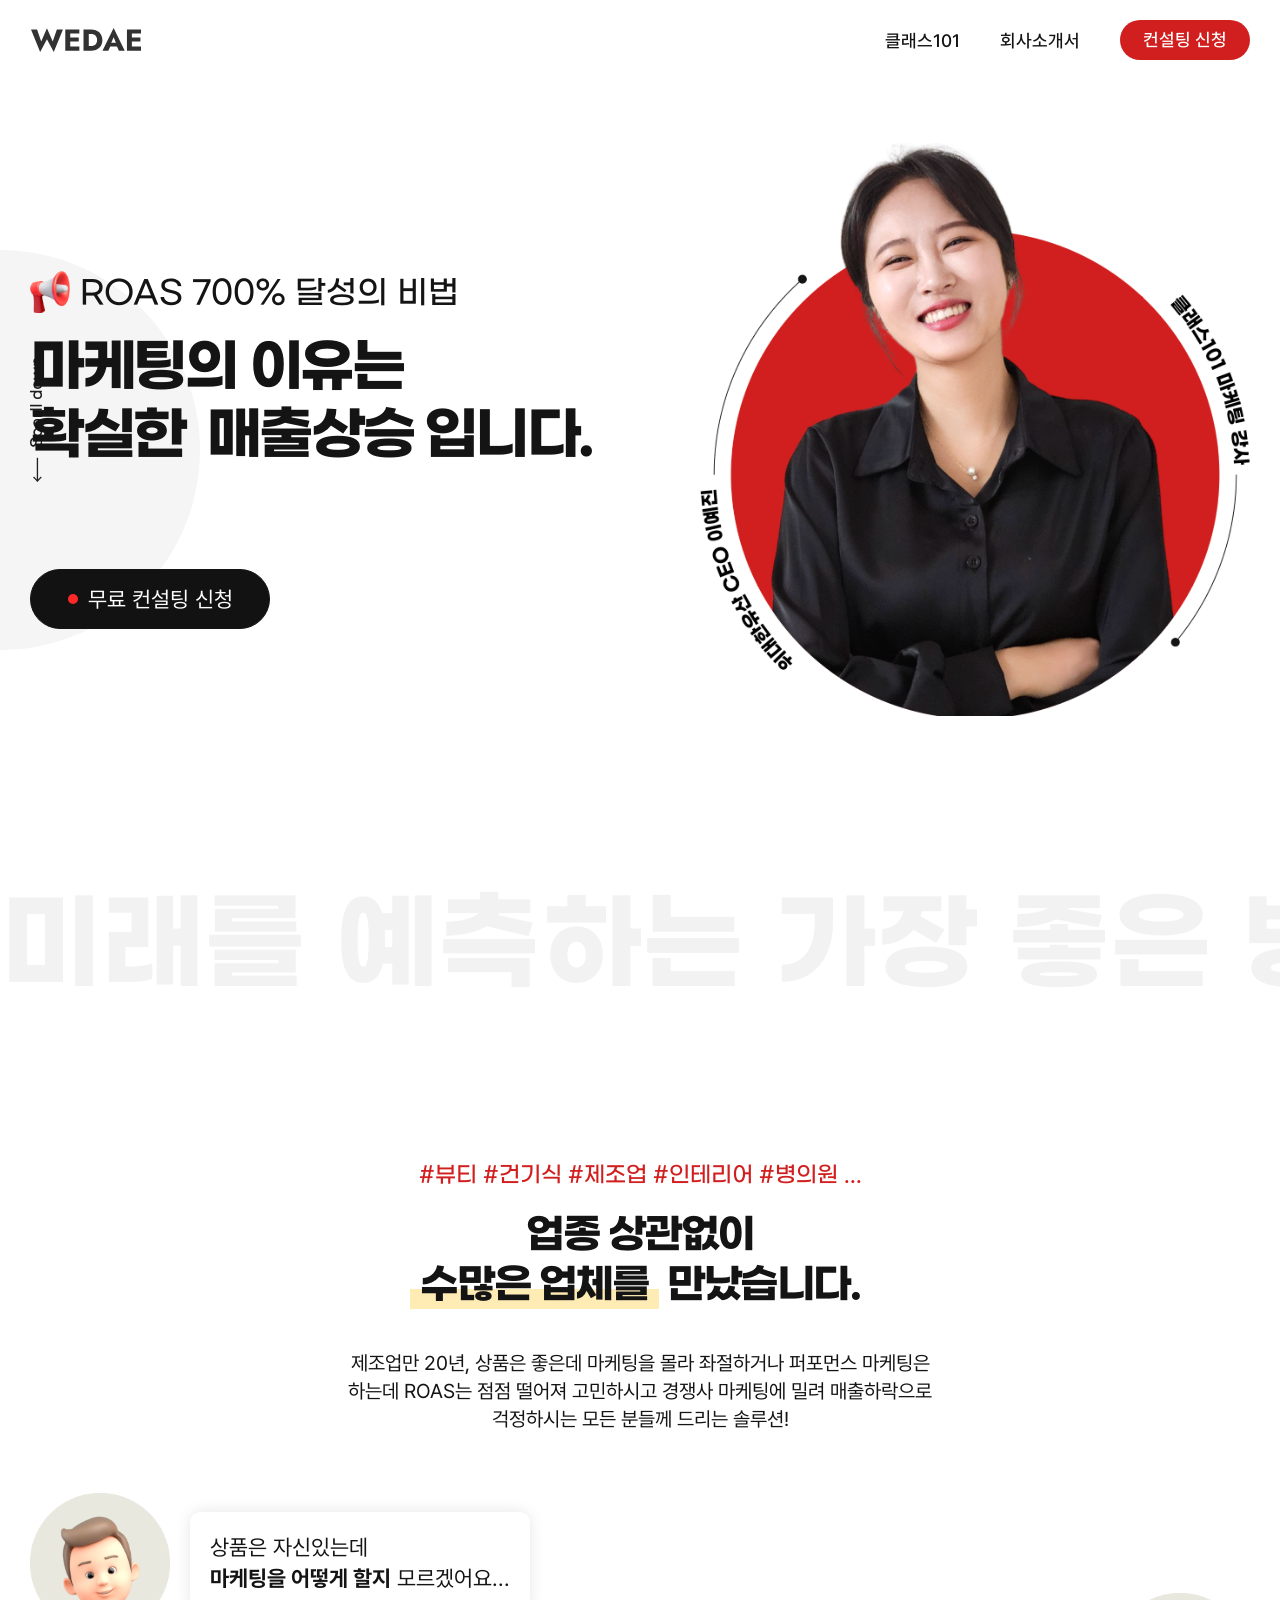
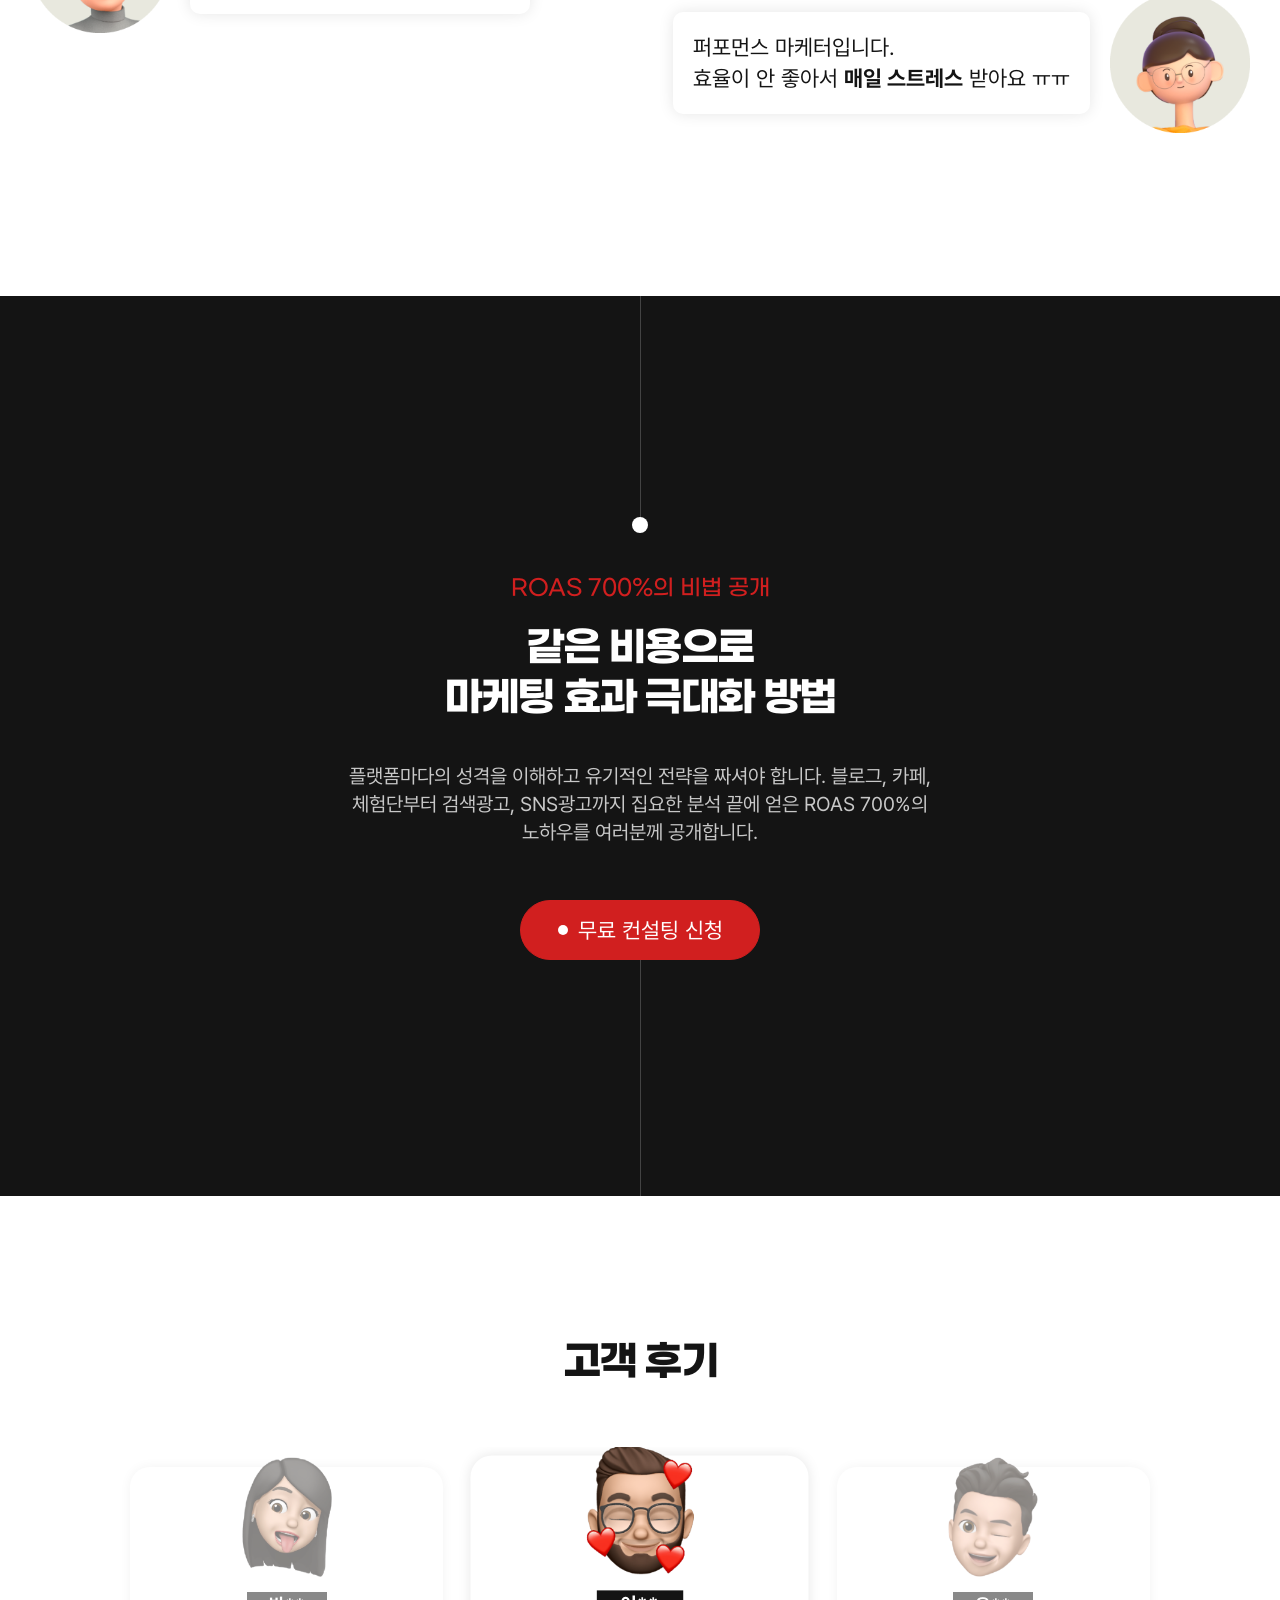
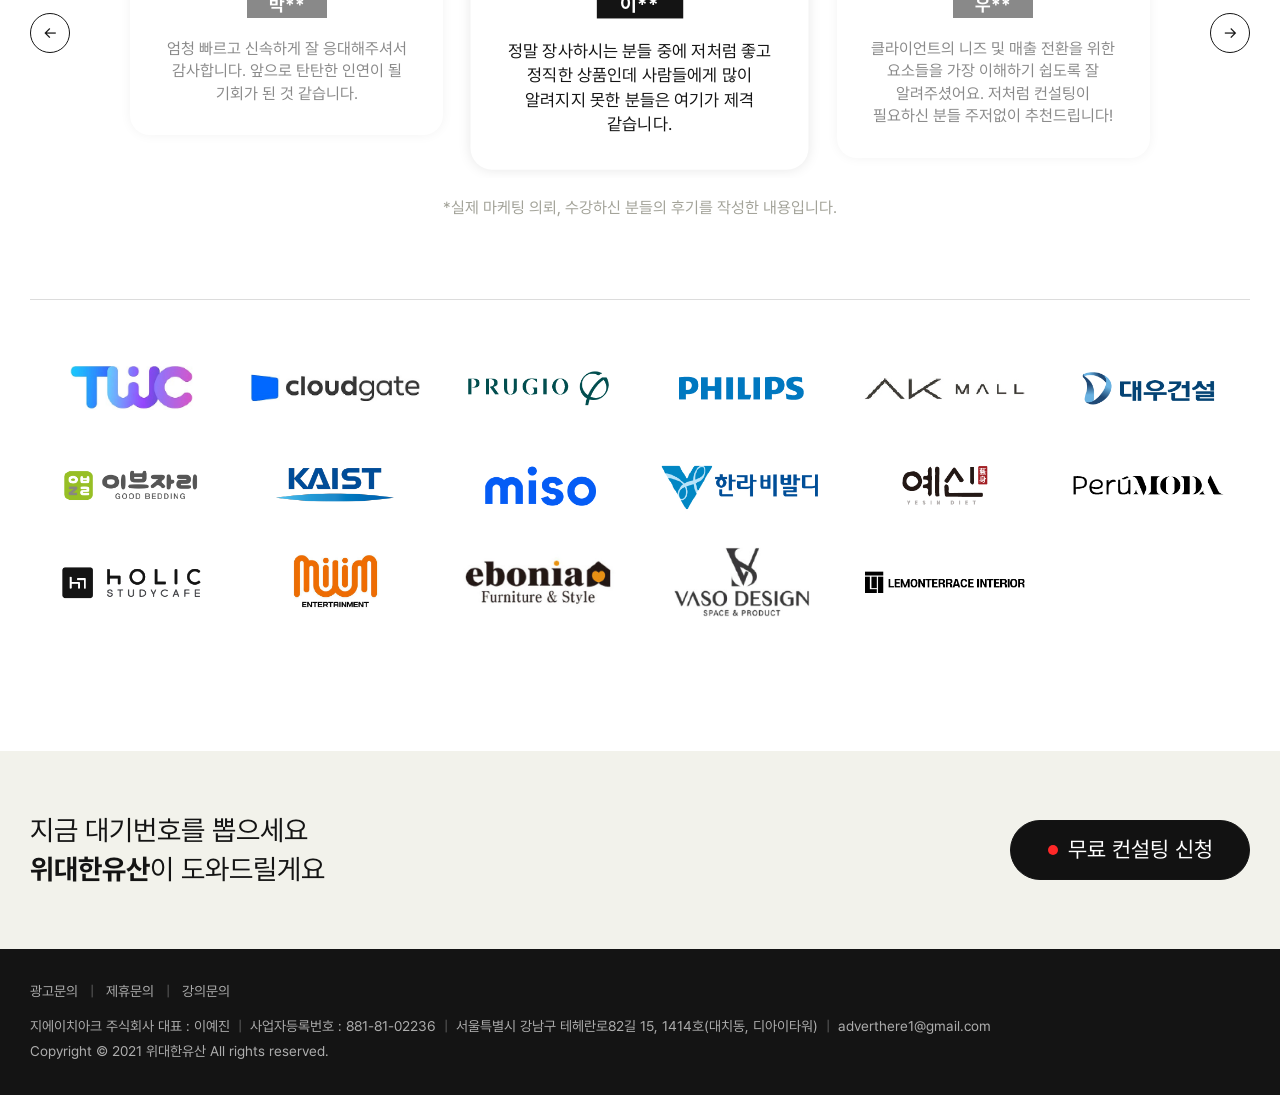
==== commit a14cbef1: "Update the footer company name to GH Arch All public page footers now display 지에이치아크 주식회사 instead of" ====
--- a/index.html
+++ b/index.html
@@ -208,7 +208,7 @@
   <footer class="site-footer">
     <div class="container">
       <div class="site-footer__links"><a href="contact.html">광고문의</a><span>|</span><a href="contact.html">제휴문의</a><span>|</span><a href="contact.html">강의문의</a></div>
-      <p>주식회사 위대한유산 대표 : 이예진 <span>|</span> 사업자등록번호 : 881-81-02236 <span>|</span> 서울특별시 강남구 테헤란로82길 15, 1414호(대치동, 디아이타워) <span>|</span> <a href="mailto:adverthere1@gmail.com">adverthere1@gmail.com</a></p>
+      <p>지에이치아크 주식회사 대표 : 이예진 <span>|</span> 사업자등록번호 : 881-81-02236 <span>|</span> 서울특별시 강남구 테헤란로82길 15, 1414호(대치동, 디아이타워) <span>|</span> <a href="mailto:adverthere1@gmail.com">adverthere1@gmail.com</a></p>
       <p>Copyright © 2021 위대한유산 All rights reserved.</p>
     </div>
   </footer>
